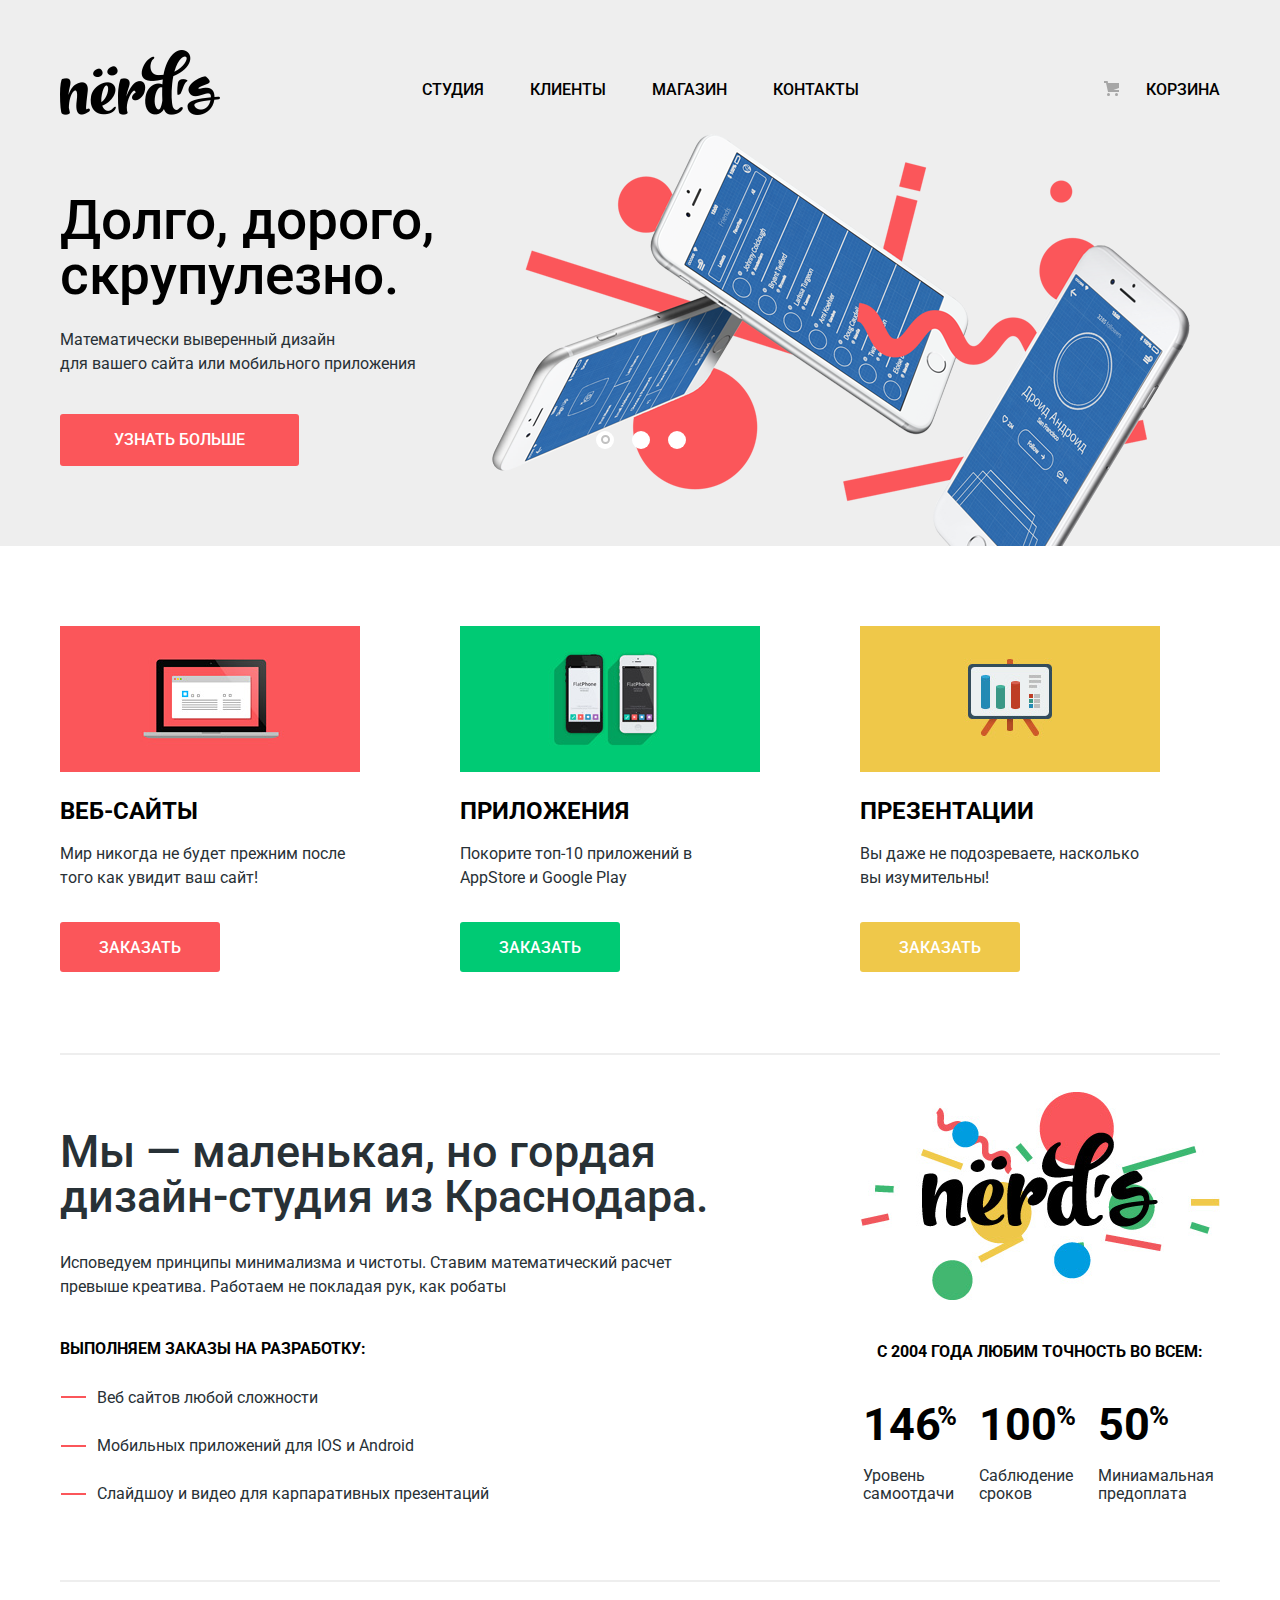
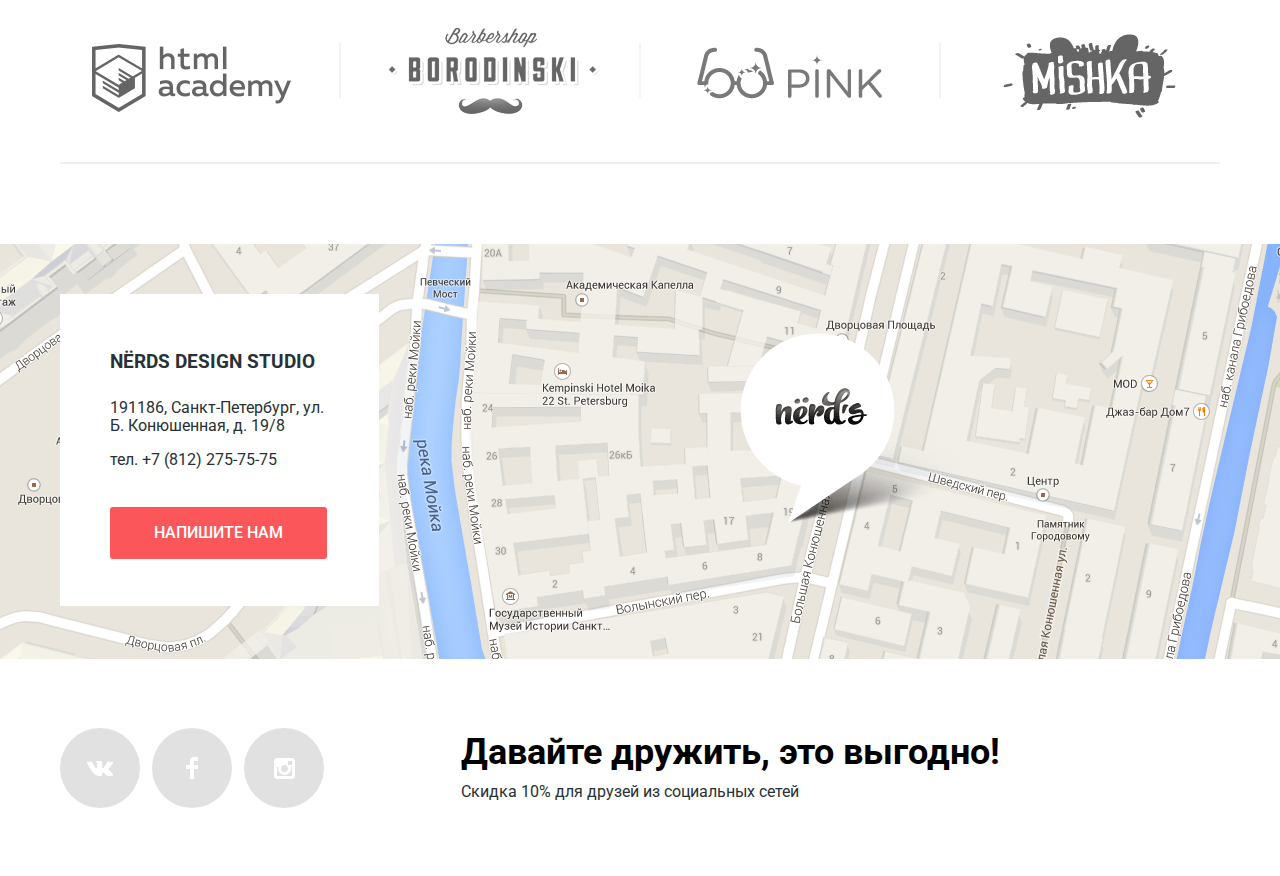
==== index.html @ ad7c1195 "нервы" ====
<!DOCTYPE html>
<html lang="ru">
  <head>
    <meta charset="utf-8">
    <title>Главная страница нердс</title>
      <link href="https://fonts.googleapis.com/css?family=Roboto:400,500,700" rel="stylesheet">
      <link href="css/normalize.css" rel="stylesheet">
      <link href="css/style.css" rel="stylesheet">
  </head>
  <body>

    <header class="main-header">
      <div class="container">
      <nav class="main-navigation">
        <a class="main-header-logo">
          <img src="img/nerds-logo.png" width="160" height="65" alt="logo">
        </a>
        <ul class="navigation">
          <li><a href="studio.html">студия</a></li>
          <li><a href="clients.html">клиенты</a></li>
          <li><a href="catalog.html">магазин</a></li>
          <li><a href="contacts.html">контакты</a></li>
        </ul>
        <ul class="user-navigation">
          <li><a href="#" class="basket-link">корзина</a></li>
        </ul>
      </nav>
      <div class="slider">
        <div class="slider-controls">
          <i class="active"></i>
          <i></i>
          <i></i>
          </div>
          <div class="slider-inner">
            <div class="slider-slides">
              <div class="slide slider-slide-1">
                <h2>Долго, дорого, скрупулезно.</h2>
                <p>Математически выверенный дизайн<br> для вашего сайта или мобильного приложения</p>
                <a href="#" class="find-out-more">узнать больше</a>
              </div>
              <div class="slide slider-slide-2 visually-hidden">
                <h2>Любим математику как никто другой</h2>
                <p>Никакого креатива, только математические формулы для расчета идеальных пропорций</p>
                <a href="#" class="find-out-more">узнать больше</a>
              </div>
              <div class="slide slider-slide-3 visually-hidden">
                <h2>Только ночь,<br> только хардкор</h2>
                <p>Работать днем, как все? Мы против этого. Ближе к полуночи работа только начинается.</p>
                <a href="#" class="find-out-more">узнать больше</a>
              </div>
            </div>
          </div>
      </div>
      </div>
    </header>

    <main class="main-content">
      <div class="container">
        <section class="main-menu-catalog">
          <h2 class="visually-hidden">Основные услуги</h2>
          <ul class="menu-list">
            <li class="main-menu-item">
              <img src="img/illustration-1.jpg" width="300" height="146" alt="illustration">
              <h3>веб-сайты</h3>
              <p>Мир никогда не будет прежним после того как увидит ваш сайт!</p>
              <a class="button main-menu-order-1" href="#">ЗАКАЗАТЬ</a>
            </li>
            <li class="main-menu-item">
              <img src="img/illustration-2.jpg" width="300" height="146" alt="illustration">
              <h3>приложения</h3>
              <p>Покорите топ-10 приложений в AppStore и Google Play</p>
              <a class="button main-menu-order-2" href="#">ЗАКАЗАТЬ</a>
            </li>
            <li class="main-menu-item">
              <img src="img/illustration-3.jpg" width="300" height="146" alt="illustration">
              <h3>презентации</h3>
              <p>Вы даже не подозреваете, насколько вы изумительны!</p>
              <a class="button main-menu-order-3" href="#">ЗАКАЗАТЬ</a>
            </li>
          </ul>
        </section>
        <section class="about-us">
        <div class="left-column">
          <h2>Мы &mdash; маленькая, но гордая дизайн-студия из Краснодара.</h2>
          <p>Исповедуем принципы минимализма и чистоты. Ставим математический расчет превыше креатива. Работаем не покладая рук, как робаты </p>
          <h2>Выполняем заказы на разработку:</h2>
          <ul class="list-items">
            <li>Веб сайтов любой сложности</li>
            <li>Мобильных приложений для IOS и Android</li>
            <li>Слайдшоу и видео для карпаративных презентаций</li>
          </ul>
        </div>
        <div class="right-column">
          <div class="company-logo"><img src="img/nerds-illustration.jpg" width="360" height="208" alt="logo"></div>
          <h3>с 2004 года любим точность во всем:</h3>
          <table>
            <tr>
              <th>146<sup><small>%<small></sup></th>
              <th>100<sup><small>%<small></sup></th>
              <th>50<sup class="last-child"><small>%<small></sup></th>
            </tr>
            <tr>
              <td>Уровень самоотдачи</td>
              <td>Саблюдение сроков</td>
              <td>Миниамальная предоплата</td>
            </tr>
          </table>
        </div>
        </section>
        <section class="projects">
          <h2 class="visually-hidden">Наши проекты</h2>
          <a class="logo html" href="https://htmlacademy.ru/intensive/htmlcss">
            <img src="img/logo-1.png" width="260" height="180" alt="html">
          </a>
          <a href="#" class="logo barbershop">
            <img src="img/logo-2.png" width="260" height="180" alt="barbershop">
          </a>
          <a href="#" class="logo pink">
            <img src="img/logo-3.png" width="260" height="180" alt="pink">
          </a>
          <a href="#" class="logo mishka">
            <img src="img/logo-4.png" width="260" height="180" alt="mishka">
          </a>
        </section>
      </div>
      <div class="modal modal-map">
        <div class="container">
          <div class="writetous">
            <h3>NЁRDS DESIGN STUDIO</h3>
            <p>191186, Санкт-Петербург, ул. Б. Конюшенная, д. 19/8</p>
            <p>тел. +7 (812) 275-75-75</p>
            <a href="#" class="write-us-button">напишите нам</a>
          </div>
        </div>
      </div>
    </main>


    <footer class="main-footer">
      <div class="container">
        <ul class="footer-social">
          <li><a class="social social-vk" href="#"><svg xmlns="http://www.w3.org/2000/svg" width="26" height="15" viewBox="0 0 26 15"><path fill="#FFF" d="M16.138 11.51c.956-.309 2.18 2.04 3.483 2.939.978.681 1.727.534 1.727.534l3.473-.05s1.815-.112.957-1.554c-.071-.12-.503-1.069-2.585-3.022-2.177-2.043-1.882-1.712.739-5.244 1.597-2.153 2.236-3.468 2.036-4.028-.192-.539-1.365-.399-1.365-.399L20.69.713c-.381.001-.704.119-.851.515-.003.004-.621 1.666-1.445 3.079-1.741 2.989-2.436 3.148-2.724 2.961-.661-.433-.494-1.737-.494-2.664 0-2.897.432-4.105-.846-4.417-.427-.104-.739-.172-1.828-.182-1.392-.021-2.574 0-3.244.329-.445.223-.786.712-.579.74.26.035.843.16 1.155.586.401.552.389 1.789.389 1.789s.229 3.411-.54 3.834c-.528.29-1.25-.302-2.803-3.016-.793-1.388-1.392-2.922-1.392-2.922s-.116-.285-.326-.441c-.25-.185-.6-.244-.6-.244L.848.684S.29.7.085.946c-.182.218-.015.668-.015.668s2.909 6.881 6.203 10.347c3.02 3.182 6.452 2.971 6.452 2.971h1.555s.469-.054.709-.312c.224-.24.214-.691.214-.691s-.031-2.109.935-2.419z"/></svg>
            <span class="visually-hidden">Вконтакте</span></a></li>
          <li><a class="social social-fb" href="#"><svg xmlns="http://www.w3.org/2000/svg" width="12" height="22" viewBox="0 0 12 22"><path d="M12 4V0H8a4 4 0 0 0-4 4v4H0v4h4v10h4V12h4V8H8V4h4z"/></svg></a><span class="visually-hidden">Фэйсбук</span></li>
          <li><a class="social social-inst" href="#"><svg xmlns="http://www.w3.org/2000/svg" width="21" height="21" viewBox="0 0 21 21"><path d="M18 0H3C1.35 0 0 1.35 0 3v15c0 1.65 1.35 3 3 3h15c1.65 0 3-1.35 3-3V3c0-1.65-1.35-3-3-3zm-7.5 7c1.93 0 3.5 1.57 3.5 3.5S12.43 14 10.5 14 7 12.43 7 10.5 8.57 7 10.5 7zM18 18H3V9h1.181A6.504 6.504 0 0 0 4 10.5a6.5 6.5 0 1 0 13 0 6.45 6.45 0 0 0-.181-1.5H18v9zm0-11h-4V3h4v4z"/></svg></a><span class="visually-hidden">Инстограм</span></li>
        </ul>
        <div class="sale">
          <b>Давайте дружить, это выгодно!</b>
          <p>Скидка 10% для друзей из социальных сетей</p>
        </div>
      </div>
    </footer>

    <div class="main-pop-up">
      <h3>Напишите нам</h3>
      <button aria-label="close-pop-up" type="button" class="modal-close"></button>
      <form class="pop-up write-us" action=" https://echo.htmlacademy.ru" method="post">
        <div class="flex-form">
          <div class="form-item">
            <label for="name-field">Ваше имя:</label>
            <input type="text" id="name-field" name="name-field" placeholder="Представьтесь, пожалуйста" required>
          </div>
          <div class="form-item">
            <label for="e-mail-field">Ваш e-mail:</label>
            <input type="text" id="e-mail-field" name="e-mail-field" placeholder="для отправки ответа">
          </div>
          <div class="form-item">
            <label for="letter-field">Текст письма:</label>
            <textarea name="letter" id="letter-field"  rows="0" cols="0" placeholder="В свободной форме"></textarea>
          </div>
        </div>
          <input type="submit" value="отправить" class="button">
      </form>
    </div>
  </body>
</html>
---- css/style.css ----
html{
  box-sizing: border-box;
}

*,*::before,*::after{
  box-sizing: inherit;

}

body{
  margin: 0;
  padding: 0;
  font-family: 'Roboto', arial,  sans-serif;
  font-weight: 400;
  font-size: 16px;
  line-height: 24px;
  color: #283136;
}

img{
  max-width: 100%;
  height: auto;
  box-sizing: content-box;
}

a{
  text-decoration: none;
}

.main-header{
  background-color: #eeeeee;
}

.main-navigation a{
  font-weight: 500;
  font-size: 16px;
  line-height: 30px;
  color: #000000;
  text-transform: uppercase;
}

li{
  list-style-type: none;
  }

.slider{
  position: relative;
}

.slider-controls i{
  display: inline-block;
  width: 18px;
  height: 18px;
  background-color: #ffffff;
  border-radius: 50%;
  margin-right: 14px;
  cursor: pointer;
}

.slider-controls{
  position: absolute;
  bottom: 90px;
  left: 536px;
}
.slider-controls .active::before{
content: "";
position: absolute;
left: 11px;
bottom: 18px;
z-index: 2;
width: 9px;
height: 9px;
margin: -6px;
background-color: #ffffff;
border: 2px solid #c1c1c1;
border-radius: 50%;
}

.slider-slide-1 h2,
.slider-slide-2 h2,
.slider-slide-3 h2{
  font-weight: 500;
  font-size: 55px;
  line-height: 55px;
  color: #000000;
  max-width: 600px;
}

.slider-slide-1{
  display: block;
  min-height: 431px;
  margin: 0;
}

.slider-slide-1{
  background-image: url("../img/nerds-index-slide1.png");
  background-repeat: no-repeat;
  background-position: 398px 11px;
  -webkit-background-size: 700px 431px;
  background-size: 760px 431px;
  padding: 88px 0 80px 0;
  margin-bottom: 80px;
  background-color: #eeeeee;
}

.slider-slide-2{
  background-image: url("../img/nerds-index-slide2.png");
  background-repeat: no-repeat;
  background-position: right;
  -webkit-background-size: 760px 431px;
  background-size: 760px 431px;
  padding: 78px 0 80px 0;
  background-color: #eeeeee;
}

.slider-slide-3{
  background-image: url("../img/nerds-index-slide3.png");
  background-repeat: no-repeat;
  background-position: right;
  -webkit-background-size: 760px 431px;
  background-size: 760px 431px;
  padding: 78px 0 80px 0;
  background-color: #eeeeee;
}

.slide h2{
  margin: 0;
  margin-bottom: 25px;
}

.slide p{
  max-width: 400px;
  margin: 0;
  margin-bottom: 38px;
}

.find-out-more{
  display: inline-block;
  padding: 17px 54px;
  font-size: 16px;
  line-height: 18px;
  text-transform: uppercase;
  text-align: center;
  text-decoration: none;
  background-color: #fb565a;
  color: #ffffff;
  border-radius: 3px;
  border: none;
  font-weight: 500;
}

.main-menu-item h3{
  font-weight: bold;
  font-size: 24px;
  line-height: 30px;
  color: #000000;
  text-transform: uppercase;
  margin: 0;
  padding: 0;
  margin-bottom: 14px;
}

.main-menu-item a{
  color: #ffffff;
  text-align: center;
  vertical-align: middle;
}

.main-menu-item img{
  margin-bottom: 17px;
}

.main-menu-item p{
  margin-bottom: 32px;
}

.main-menu-order-1{
  background-color:  #fb565a;
  vertical-align: middle;
}

.button{
  display: block;
  border-radius: 3px;
  padding: 16px 39px;
}

.main-menu-order-2{
  background-color:#00ca74;
  text-align: center;
}

.main-menu-order-3{
  background-color: #efc84a;
  text-align: center;
}

.about-us > h2{
  font-weight: 500;
  font-size: 45px;
  line-height: 45px;
  color: #000000;
  padding-bottom: 17px;
  margin: 0;
}

.left-column h2:not(:first-child){
  text-transform: uppercase;
  font-size: 16px;
  line-height: 24px;
  color: #000000;
}

.right-column h3{
  font-size: 16px;
  line-height: 24px;
  font-weight: bold;
  text-transform: uppercase;
  color: #000000;
  margin: 0;
  margin-bottom: 33px;
  padding-left: 17px;

}


th{
  font-weight: bold;
  font-size: 45px;
  line-height: 50px;
  color: #000000;
  padding-bottom: 14px;
}

td{
  font-size: 16px;
  line-height: 18px;
  padding-right: 22px;
}

.write-us h3{
  font-weight: bold;
  text-transform: uppercase;
  color: #000000;
  font-size: 18px;
  line-height: 30px;
}

.write-us p{
  font-size: 16px;
  line-height: 18px;
  }

.write-us-button{
  display: inline-block;
  border-radius: 3px;
  background-color:#fb565a;
  color: #ffffff;
  font-size: 16px;
  line-height: 18px;
  text-transform: uppercase;
  padding: 17px 44px;
}

.write-us-button:link{
  background-color: #fb565a;
  color: #ffffff;
  margin-top: 22px;
  font-weight: 500;
}

.write-us-button:hover{
  background-color: #e74246;
  color: #ffffff;
}

.write-us-button:active{
  background-color: #d7373b;
  color: #ffffff;
  box-shadow: inset 0 3px 0 rgba(0, 1, 1, 0.1);
}

.main-pop-up h3{
  color: #000000;
  font-size: 45px;
  line-height: 45px;
  margin: 0;
  padding: 0;
  margin-bottom: 40px;
}


textarea{
  color: #d7dcde;
  border: 2px solid #d7dcde;
}

 .pop-up input[type="text"]{
  color: #b1b1b1;
  border: 2px solid #d7dcde;
  margin-top: 12px;
  margin-bottom: 36px;
  border-radius: 3px;
 }

 .pop-up input[type="submit"]{
  background-color: #fb565a;
  color: #ffffff;
  font-size: 16px;
  line-height: 18px;
  text-align: center;
  border: none;
  margin-top: 47px;
  font-weight: 500;
  text-transform: uppercase;
 }

.pop-up .button:link{
  background-color: #fb565a;
  color: #ffffff;
 }

.pop-up .button:hover{
  background-color: #e74246;
  color: #ffffff;
  }

.pop-up .button:active{
  background-color: #d7373b;
  color: #ffffff;
  box-shadow: inset 0 3px 0 rgba(0, 1, 1, 0.1);
}

.social > svg{
  fill: #ffffff;
}

.sale{
  flex-grow: 3;
}

.sale b{
  font-weight: bold;
  font-size: 36px;
  line-height: 36px;
  color: #000000;
}

.sale p{
  font-size: 16px;
  line-height: 22px;
}

.pagination-next{
  font-size: 16px;
  line-height: 18px;
  font-weight: 500;
  text-transform: uppercase;
}

.main-header-logo:link{
  opacity: 1;
}

 .main-header-logo:hover{
  opacity: 0.6;
}

.main-header-logo:active{
  opacity: 0.3;
}

.navigation a:hover{
  color: #fb565a;
}

.navigation a:active{
  color: #bdbdbd;
}

.navigation li:not(:last-child){
  margin-right: 46px;
}

.site-navigation-current{
  border-bottom: 2px solid #fb565a;
  padding-bottom: 2px;
}


.basket-link:hover{
  color: #fb565a;
}

.basket-link:active{
  color: #bdbdbd;
}

.find-out-more:link{
  background-color: #fb565a;
  color: #ffffff;
}

.find-out-more:hover{
  background-color: #e74246;
  color: #ffffff;
}

.find-out-more:active{
  background-color: #d7373b;
  color: #e48789;
  box-shadow: inset 0 3px 0 rgba(0, 1, 1, 0.1);
}

.main-menu-item .button{
  padding: 14px 39px;
  width: 160px;
  height: 50px;
  font-weight: 500;
}

.main-menu-order-1:link{
  background-color:#fb565a;
  color:#ffffff;
}

.main-menu-order-1:hover{
  background-color: #e74246;
  color: #ffffff;
}

.main-menu-order-1:active{
  background-color: #d7373b;
  color: #e48789;
  box-shadow: inset 0 3px 0 rgba(0, 1, 1, 0.1);
}

.main-menu-order-2:link{
  background-color: #00ca74;
  color: #ffffff;
}

.main-menu-order-2:hover{
  background-color: #00bc6c;
  color: #ffffff;
}

.main-menu-order-2:active{
  background-color: #00aa62;
  color: #74c69c;
  box-shadow: inset 0 3px 0 rgba(0, 1, 1, 0.1);
}

.main-menu-order-3:link{
  background-color: #efc84a;
  color: #ffffff;
}

.main-menu-order-3:hover{
  background-color: #eab534;
  color: #ffffff;
}

.main-menu-order-3:active{
  background-color: #e5a722;
  color: #edc47f;
  box-shadow: inset 0 3px 0 rgba(0, 1, 1, 0.1);
}

.logo:link,
.logo :link,
.logo:link,
.logo:link,
.logo:link,
.logo:link{
  opacity: 0.6;
}

.logo:hover,
.logo:hover,
.logo:hover,
.logo:hover{
  opacity: 1;
}

.logo:active,
.logo:active,
.logo:active,
.logo:active{
  opacity: 0.3;
}

.write-us textarea{
  width: 760px;
  height: 118px;
}

.write-us input:link{
  border-color: #d7dcde;
}

.write-us input:hover{
  border-color: #b4b9bb;
}

.write-us input:focus{
  border-color: #000000;
  color: #444444;
}

.write-us textarea:link{
  border-color: #d7dcde;
}

.write-us textarea:hover{
  border-color: #b4b9bb;
}

.write-us textarea:focus{
  border-color: #000000;
  color: #444444;
}

input[type="text"]:invalid::-webkit-input-placeholder{
  color:  #e74246;
  width: 360px;
  height: 50px;
}

input[type="text"]:invalid{
  border-color: #e74246;
}

.shop{
  font-size: 55px;
  line-height: 55px;
  color: #000000;
  text-align: center;
  padding-bottom: 108px;
  padding-top: 83px;
  margin: 0;
  margin-bottom: 61px
}

.filters > h2{
  font-size: 18px;
  line-height: 30px;
  text-transform: uppercase;
  font-weight: bold;
  color: #000000;
  margin: 0;
}

.filters legend{
  font-size: 18px;
  line-height: 30px;
  text-transform: uppercase;
  font-weight: bold;
  color: #000000;
}

.form label{
  font-size: 16px;
  line-height: 20px;
  color: #283136;
  display: inline-block;
  font-weight: 500;
}

.square input[type="submit"]{
  outline: none;
}

.square input[type="submit"]:link{
  background-color: #eeeeee;
  color: #000000;
}

.square input[type="submit"]:hover{
  background-color: #dfdfdf;
  color: #000000;
}

.square input[type="submit"]:active{
  background-color: #d5d5d5;
  color: #a9a9a9;
  box-shadow:  inset 0 3px 0 0 #bfbfbf;
}

.square input[type="submit"]{
  display: inline-block;
  padding: 17px 88px;
  margin-top: 50px;
  border: none;
  border-radius: 3px;
  font-weight: 500;
}

.filter{
  font-size: 18px;
  line-height: 18px;
  font-weight: bold;
  color: #000000;
}

.filter-type a{
  font-size: 14px;
  line-height: 18px;
  text-transform: uppercase;
}

.filter-type a{
  color: rgba(35, 31, 32, 0.3);
}

.filter-type a:hover{
  color: rgba(35, 31, 32, 0.6);
}

.filter-type a:active{
  color: rgba(35, 31, 32, 1);
}

.filter-type .current{
  color: rgba(35, 31, 32, 1);
}

.filter-type li{
  margin: 0;
  padding: 0;
}

.filter-type:nth-child(4){
  padding-right: 18px;
}

.catalog-pop-up{
  position: relative;
  width: 100%;
  height: 240px;
  text-align: center;
  background-color: #eeeeee;
  padding: 26px 50px 20px 50px;
}

.catalog-pop-up h2{
  font-size: 18px;
  line-height: 30px;
  text-transform: uppercase;
  font-weight: bold;
  color: #000000;
  padding-bottom: 13px;
  margin: 0;
}

.catalog-pop-up p{
  font-size: 16px;
  line-height: 18px;
  color: #666666;
  margin: 0;
  padding-bottom: 33px;
  margin-bottom: 13px;
}

.order-link{
  font-size: 16px;
  line-height: 18px;
  text-transform: uppercase;
  padding: 16px 62px;
  border-radius: 3px;
  font-weight: 500;
  margin-bottom: 3px;
}

.order-link:link{
  background-color: #fb565a;
  color: #ffffff;
}

.order-link:hover{
  background-color: #e74246;
  color: #ffffff;
}

.order-link:active{
  background-color: #d7373b;
  color: #ffffff;
  box-shadow: inset 0 3px 0 rgba(0, 1, 1, 0.1);
}

.catalog-pop-up .maket-link{
  color: #000000;
  font-weight: 500;
}

.circle label:link{
  color: #283136;
}

.circle label:hover{
  color: #000000;
}

.circle label:disabled{
  color: #ced0d0;
}

.square label:link{
  color: #283136;
}

.square label:hover{
  color: #000000;
}

.square label:disabled{
  color: #ced0d0;
}

a:link { ... }
a:visited { ... }
a:hover { ... }
a:active { ... }

                              /*     Строим сетки     */



.navigation{
  display: flex;
  margin: 0;
  padding: 0;
  width: 560px;
  padding-top: 75px;
}

.user-navigation{
  margin: 0;
  padding: 0;
  margin-left: auto;
  padding-top: 75px;
}

.basket-link{
  position: relative;
  padding-left: 42px;
}

.basket-link::before {
  content: "";
  position: absolute;
  top: 1px;
  left: 0;
  width: 15px;
  height: 15px;
  background-image: url("../img/cart-icon.svg");
  background-repeat: no-repeat;
}

.main-navigation{
  display: flex;
  flex-wrap: wrap;
}

.main-header-logo{
  width: 160px;
  height: 65px;
  padding-top: 50px;
  margin-right: 202px;
  z-index: 1;
}

.menu-list{
  margin: 0;
  padding: 0;
  margin-bottom: 77px;
}

.main-menu-item{
  width: 300px;
  min-height: 350px;
}

.menu-list{
  display:flex;
  justify-content: space-between;
  width: 1100px;
}

.projects{
  display: flex;
  justify-content: space-between;
  border-top: 2px solid #eeeeee;
  border-bottom: 2px solid #eeeeee;
  min-height: 180px;
  margin-bottom: 80px;
  position: relative;
}

.projects a{
  width: 260px;
  height: 180px;
}

.html::after{
  content: "";
  position: absolute;
  left: 0;
  width: 2px;
  height: 55px;
  left: 279px;
  top: 61px;
  background-color: #eeeeee;
}

.barbershop::after{
  content: "";
  position: absolute;
  left: 0;
  width: 2px;
  height: 55px;
  left: 579px;
  top: 61px;
  background-color: #eeeeee;
}

.mishka::after{
  content: "";
  position: absolute;
  left: 0;
  width: 2px;
  height: 55px;
  left: 879px;
  top: 61px;
  background-color: #eeeeee;
}

.modal-map{
  position: relative;
  background-image: url("../img/map-contacts.png");
  background-repeat: no-repeat;
  background-position: center top;
}

.modal-map img{
  position: absolute;
  z-index: 1;
  top: 0;
  display: block;
  margin: 0 auto;
  width: 1440px;
  height: 415px;
}

.main-footer p{
  padding: 0;
  margin: 0;
  padding-top: 10px;
}

.main-footer{
  width: auto;
  min-height: 217px;
}

.main-footer .container{
  display: flex;
  justify-content: center;
  align-items: center;
  padding-top: 69px;
}

.footer-social{
  position: relative;
  display: flex;
  justify-content: flex-start;
  margin: 0;
  padding: 0;
  flex-grow: 1;
  margin-right: 51px;
}

.social{
  position: relative;
  display: flex;
  width: 80px;
  height: 80px;
  background-color: #e1e1e1;
  border-radius: 50%;
}

.social > svg{
  fill: #ffffff;
  margin: auto;
}

.social:active > svg{
  opacity: 0.3;
}

.footer-social li{
  margin-right: 12px;
}

.social:hover{
  background-color: #e74246;
}

.social:active{
  background-color: #d7373b;
  box-shadow: inset 0 3px 0 rgba(0, 1, 1, 0.1);
}

.main-pop-up{
  display: none;
  position: fixed;
  transform: translate(-50%, -50%);
  top: 50%;
  left: 50%;
  width: 960px;
  padding: 72px 100px 84px 100px;
  box-shadow: 0  10px 40px 1px #000000;
  background-color: #ffffff;
  z-index: 3;
}

.filters{
  width: 260px;
}

.form{
  display: flex;
  flex-direction: column;}

.circle{
  display: flex;
  margin: 0;
  padding: 0;
  border: none;
}


.square{
  margin: 0;
  padding: 0;
  border: none;
}

.square{
  display: flex;
}

.square label{
  margin-bottom: 20px;
}

 {
  width: 760px;
  min-height: 1915px;
}

.gallery{
  padding: 0;
  display: flex;
  flex-wrap: wrap;
  justify-content: space-around;
}

.maket{
  width: 360px;
  margin: 0;
  padding: 0;
}


.filter-type{
  display: flex;
  justify-content: space-between;
  width: 360px;
  margin: 0;
  padding: 0;
  margin-left: auto;
  align-items: flex-end;
  align-items: center;
  position: relative;
}

.arrow-asc{
  position: absolute;
  background-image: url("../img/icon-up-dir.svg");
  background-repeat: no-repeat;
  top: 0;
  right: 0;
  width: 12px;
  height: 12px;
}

.arrow-des{
  position: absolute;
  background-image: url("../img/icon-down-dir.svg");
  background-repeat: no-repeat;
  top: 0;
  right: 29px;
  width: 12px;
  height: 12px;
}

.pagination{
  display: flex;
}

.pagination a{
  color: #000000;
}

.pagination a{
  display: block;
  width: 50px;
  height: 50px;
  background-color: #eeeeee;
  text-align: center;
  vertical-align: middle;
  padding: 14px;
  margin-right: 11px;
  border-radius: 3px;
}

.pagination a:hover{
  background-color: #dfdfdf;
}

.pagination a:active{
  background-color: #d5d5d5;
  box-shadow: inset 0 3px 0 rgba(0, 1, 1, 0.1);
  color: rgba(0, 1, 1, 0.3)
}

.pagination-item-current a{
  background-color: #ffffff;
  box-shadow: inset 0 0 0 3px rgba(0, 1, 1, 0.1);
}

.pagination-next a{
  padding-top: 17px;
  min-width: 260px;
  padding-left: 15px;
}

.visually-hidden {
  position: absolute;
  width: 1px;
  height: 1px;
  margin: -1px;
  border: 0;
  padding: 0;
  clip: rect(0 0 0 0);
  overflow: hidden;
}

.list-items li{
  margin: 0;
  padding: 0;
  padding-bottom: 24px;
}

.list-items{
  position: relative;
  padding-left: 37px;
}

.list-items li::before{
  content: "";
  position: absolute;
  display: inline-block;
  width: 25px;
  height: 2px;
  border: 1px solid #fb565a;
  top: 10px;
  left: 1px;
}

.list-items li:nth-child(2)::before{
  content: "";
  position: absolute;
  display: inline-block;
  width: 25px;
  height: 2px;
  border: 1px solid #fb565a;
  top: 59px;
  left: 1px;
}

.list-items li:nth-child(3)::before{
  content: "";
  position: absolute;
  display: inline-block;
  width: 25px;
  height: 2px;
  border: 1px solid #fb565a;
  top: 107px;
  left: 1px;
}

.container{
  width: 1200px;
  margin: 0 auto;
  padding: 0 20px;
}

.about-us{
  display: flex;
  justify-content: space-between;
  border-top: 2px solid #eeeeee;
  padding-top: 36px;
}

.about-us h2:first-child{
  font-size: 45px;
  line-height: 45px;
  font-weight: 500;
  margin-bottom: 32px;
}


.main-catalog-content .container{
  display: flex;
  justify-content: space-between;
}

.block-maket{
  width: 760px;
  display: -webkit-flex;
  display: -ms-flex;
  display: flex;
  flex-wrap: wrap;
  justify-content: space-between;
}

.sorting{
  display: -webkit-flex;
  display: -ms-flex;
  display: flex;
  flex-wrap: wrap;
  justify-content: space-between;
  width: 100%;
  margin-bottom: 48px;
}

.sorting > span{
  font-size: 18px;
  line-height: 18px;
  font-weight: bold;
  margin: 0;
  text-transform: uppercase;
}

.filter-item{
  margin: 0;
  padding: 0;
  border: none;
}

.range-filter{
  width: 260px;
  margin-top: 49px;
}

.filter-item legend{
  font-family: 'Roboto', arial,  sans-serif;
  font-size: 18px;
  line-height: 18px;
  text-transform: uppercase;
  font-weight: 700;
  letter-spacing: 1px;
}

.range-controls{
  position: relative;
  height: 80px;
  margin-bottom: 20px;
  background-color: #f1f1f1;
  border-radius: 5px;
  padding-top: 45px;
  padding-right: 20px;
  padding-left: 20px;
}

.range-controls .scale {
  height: 2px;
  background: #d7dcde;
}

.range-controls .bar {
  width: 70%;
  height: 2px;
  background: #00ca74;
}

.range-controls .toggle{
  position: absolute;
  top: 31px;
  left: 0;
  width: 4px;
  height: 4px;
  background-color: #ababab;
  padding: 0;
  border: 8px solid #ffffff;
  border-radius: 50%;
  box-shadow: 0 2px 1px 0 #cfcfcf;
  cursor: pointer;
}

.range-controls .toggle-min {
  left: 50px;
}

.range-controls .toggle-max {
  left: 110px;
}

.range-controls .toggle-min {
  left: 18px;
  top: 36px;
  width: 20px;
  height: 20px;
}

.range-controls .toggle-max {
  left: 160px;
  top: 35px;
  width: 20px;
  height: 20px;
}

.price-controls label {
  display: inline-block;
  width: 50%;
  font-size: 16px;
  text-transform: uppercase;
}

.price-controls {
  font-size: 0;
}

.price-controls input {
  outline: none;
  width: 70px;
  padding: 8px 10px;
  margin-left: 12px;
  font-family: "Roboto", Arial, sans-serif;
  font-size: 16px;
  text-align: center;
  color: #283136;
  border: none;
  border-radius: 5px;
  background: #f1f1f1;
}

.max-price {
  text-align: right;
}

.about-us p {
  margin-bottom: 38px;
}

.about-us{
  padding-top: 37px;
  margin-bottom: 34px;
}

.left-column{
  width: 670px;
}

.right-column{
  width: 360px;
}

.left-column h2 {
  margin-bottom: 25px;
}

.company-logo img{
  margin-bottom: 33px;
}

.form .filter-item{
  margin-bottom: 55px;
}

.circle label:not(:last-child){
  margin-bottom: 20px;
}

.circle legend {
  margin-bottom: 13px;
}

.square{
  margin-top: 46px;
}

.square legend{
  margin-bottom: 15px;
}

.pagination{
  margin-top: 26px;
  margin-bottom: 60px;
  padding-left: 0;
}

.pop-up-button{
  display: block;
  width: 260px;
  height: 50px;
  border-radius: 3px;
  padding: 16px 85px;
}

input[type="radio"],
input[type="checkbox"]{
  display: none;
}

.circle label{
  padding-left: 36px;
  position: relative;
}

input[type="radio"] + label::before{
  content: "";
  position: absolute;
  top: 0;
  left: 0;
  height: 25px;
  width: 25px;
  margin: 0 5px 0 0;
  background-image: url("../img/radio-off.svg");
  opacity: 0.4;
  cursor: pointer;
}

input[type="radio"]:disabled + label::before{
  content: "";
  position: absolute;
  top: 0;
  left: 0;
  height: 25px;
  width: 25px;
  margin: 0 5px 0 0;
  background-image: url("../img/radio-off.svg");
  opacity: 0.1;
  cursor: pointer;
}

input[type="radio"] + label::after{
  content: "";
  position: absolute;
  display: none;
  top: 0;
  left: 0;
  height: 25px;
  width: 25px;
  margin: 0 5px 0 0;
  background-image: url("../img/radio-on.svg");
  opacity: 1;
  cursor: pointer;
}

input[type="radio"]:checked + label::after{
  display: block;
}

input[type="radio"]:checked + label::before{
  display: none;
}

.circle label:hover::before{
  opacity: 1;
}

.square label{
  padding-left: 35px;
  position: relative;
}

input[type="checkbox"] + label::before{
  content: "";
  position: absolute;
  top: 0;
  left: 0;
  display: inline-block;
  height: 25px;
  width: 25px;
  margin: 0 5px 0 0;
  background-image: url("../img/checkbox-off.svg");
  background-repeat: no-repeat;
  opacity: 0.2;
  cursor: pointer;
}

input[type="checkbox"] + label::after{
  content: "";
  position: absolute;
  top: 0;
  left: 0;
  display: none;
  height: 25px;
  width: 25px;
  margin: 0 5px 0 0;
  background-image: url("../img/checkbox-on.svg");
  background-repeat: no-repeat;
  opacity: 1;
  cursor: pointer;
}

.square label:hover::before{
  opacity: 1;
}

input[type="checkbox"]:checked + label::after{
  display: block;
}

input[type="checkbox"]:checked + label::before{
  display: none;
}

input[type="checkbox"]:disabled + label::before{
  content: "";
  position: absolute;
  top: 0;
  left: 0;
  display: inline-block;
  height: 25px;
  width: 25px;
  margin: 0 5px 0 0;
  background-image: url("../img/checkbox-off.svg");
  background-repeat: no-repeat;
  opacity: 0.1;
  cursor: pointer;
}

.maket{
  position: relative;
  margin-bottom: 29px;
}

.maket img{
  box-sizing: border-box;
  margin-top: 40px;
  border: 1px solid #e5e5e5;
  border-top: none;
}

.block-maket{
  position: relative;
}


.arrow-asc{
  opacity: 0.3;
}

.arrow-des:hover,
.arrow-asc:hover{
  opacity: 0.6;
}

.arrow-des:active,
.arrow-asc:active{
  opacity: 1;
}

.block-maket{
  position: relative;
}

.modal-close{
  width: 23px;
  height: 23px;
  border: none;
  font-size: none;
  position: absolute;
  top: 84px;
  left: 850px;
  background-image: url("../img/close-cross.svg");
  background-repeat: no-repeat;
  position: 50% 50%;
  border: none;
  background-color: white;
  outline: none;
  opacity: 0.3;
}

.modal-close:hover{
  opacity: 1;
}

.modal-close:active{
  opacity: 0.1;
}

.flex-form{
  width: 761px;
  height: 255px;
  display: flex;
  flex-wrap: wrap;
  justify-content: space-between;
  width: 761px;
  height: 255px;
}

.form-item{
  display: block;
  width: 360px;
  padding: 0;
  margin: 0;
}

.pop-up input{
  outline: none;
}

.catalog-pop-up{
  display: none;
}

.maket:hover .catalog-pop-up{
  display: block;
  position: absolute;
  bottom: 0;

}

input[type="text"]{
  padding: 10px;
  width: 80px;
}

.block-maket{
  position: relative;
}

.maket::before{
  content: url("../img/browser.svg");
  position: absolute;
  width: 360px;
  height: 40px;
  opacity: 0.12;
}

.maket:hover::before{
  content: url("../img/browser.svg");
  width: 360px;
  height: 40px;
  position: absolute;
  opacity: 1;
}

.maket:hover{
  border-radius: 4px 4px 0 0;
  box-shadow: 0 6px 15px rgba(0, 1, 1, 0.25);
}

.modal-map .container{
  position: relative;
  min-height: 415px;
}

.writetous{
  width: 319px;
  background-color: #fff;
  left: 20px;
  top: 50px;
  position: absolute;
  padding: 56px 50px 47px 50px;
  z-index: 2;
}

.writetous h3{
  margin: 0;
  margin-bottom: 25px;
}

.writetous p{
  margin: 0;
  margin-bottom: 16px;
  font-size: 16px;
  line-height: 18px;
}

.form-item input{
  width: 360px;
  height: 50px;
}

.form-item textarea{
  padding: 10px;
  outline: none;
  margin-top: 12px;
  border-radius: 3px;
}

th {
  position: relative;
  padding-right: 24px;
  text-align: start;
}

sup{
  position: absolute;
  width: 22px;
  height: 22px;
  top: 15px;
  right: 17px;
}

.last-child{
  position: absolute;
  width: 22px;
  height: 22px;
  top: 15px;
  right: 65px;
}
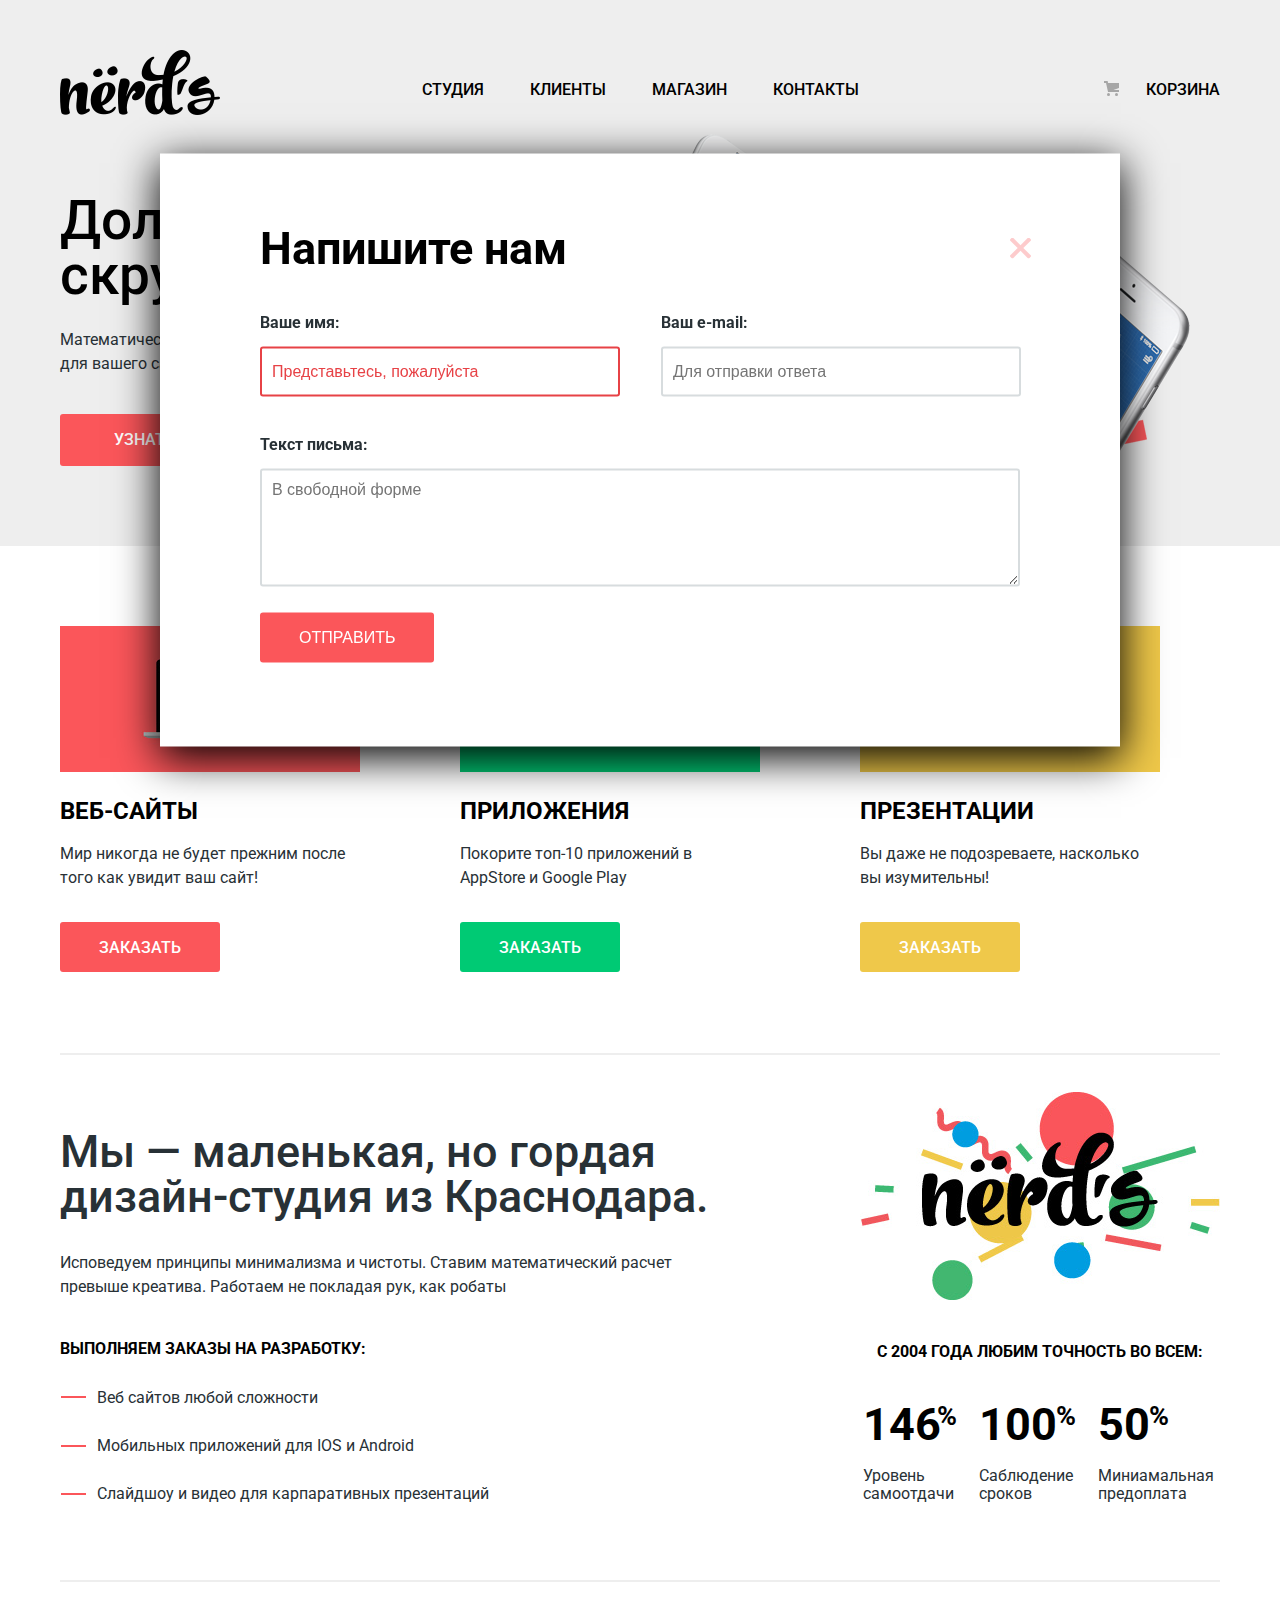
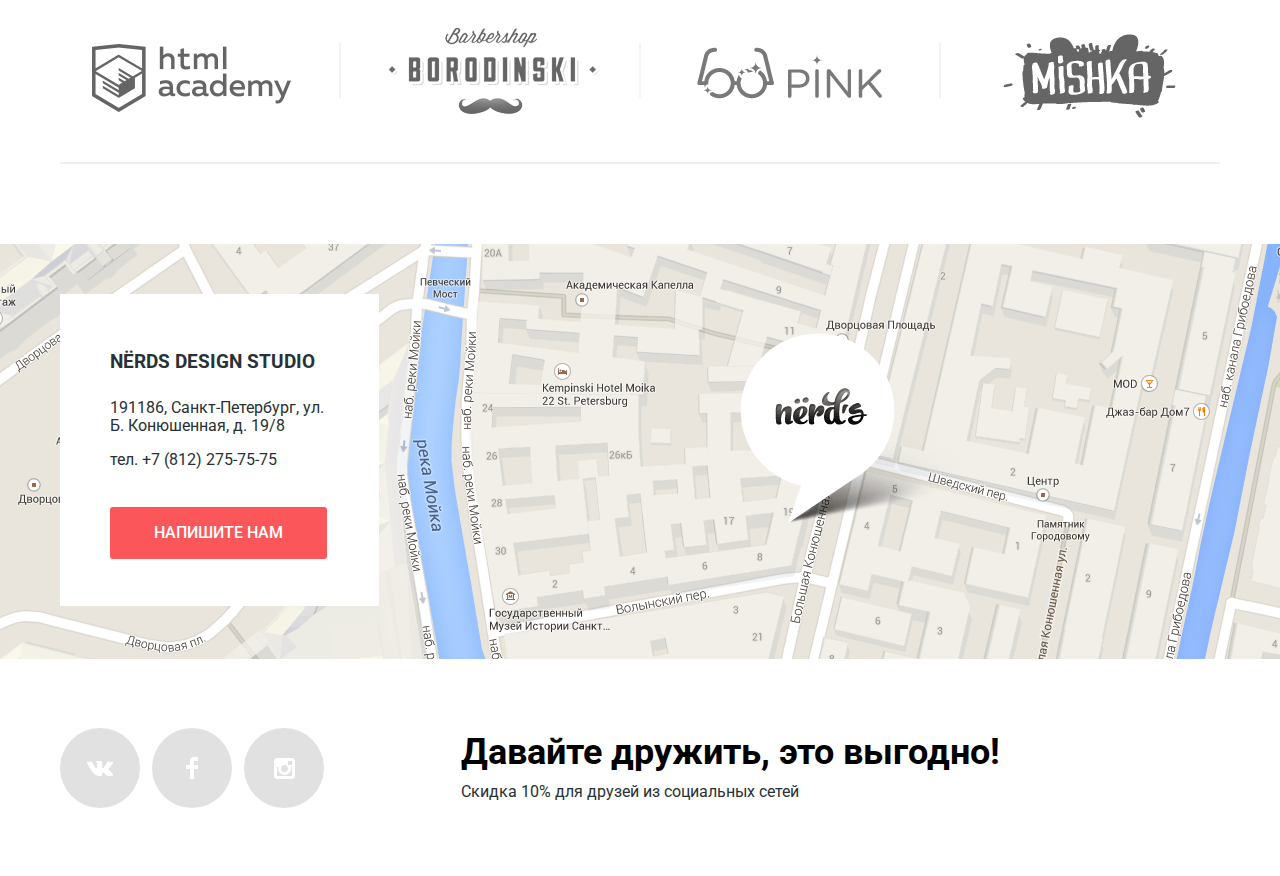
==== commit 58ba0d3e: "автопрефикс" ====
--- a/index.html
+++ b/index.html
@@ -162,7 +162,7 @@
           </div>
           <div class="form-item">
             <label for="e-mail-field">Ваш e-mail:</label>
-            <input type="text" id="e-mail-field" name="e-mail-field" placeholder="для отправки ответа">
+            <input type="text" id="e-mail-field" name="e-mail-field" placeholder="Для отправки ответа">
           </div>
           <div class="form-item">
             <label for="letter-field">Текст письма:</label>
--- a/css/style.css
+++ b/css/style.css
@@ -1,9 +1,11 @@
 html{
-  box-sizing: border-box;
+  -webkit-box-sizing: border-box;
+          box-sizing: border-box;
 }
 
 *,*::before,*::after{
-  box-sizing: inherit;
+  -webkit-box-sizing: inherit;
+          box-sizing: inherit;
 
 }
 
@@ -20,7 +22,8 @@
 img{
   max-width: 100%;
   height: auto;
-  box-sizing: content-box;
+  -webkit-box-sizing: content-box;
+          box-sizing: content-box;
 }
 
 a{
@@ -57,6 +60,10 @@
   cursor: pointer;
 }
 
+i{
+  position: relative;
+}
+
 .slider-controls{
   position: absolute;
   bottom: 90px;
@@ -65,12 +72,12 @@
 .slider-controls .active::before{
 content: "";
 position: absolute;
-left: 11px;
-bottom: 18px;
+transform: translate(-50%, -50%);
+left: 50%;
+top: 50%;
 z-index: 2;
 width: 9px;
 height: 9px;
-margin: -6px;
 background-color: #ffffff;
 border: 2px solid #c1c1c1;
 border-radius: 50%;
@@ -96,7 +103,6 @@
   background-image: url("../img/nerds-index-slide1.png");
   background-repeat: no-repeat;
   background-position: 398px 11px;
-  -webkit-background-size: 700px 431px;
   background-size: 760px 431px;
   padding: 88px 0 80px 0;
   margin-bottom: 80px;
@@ -107,7 +113,6 @@
   background-image: url("../img/nerds-index-slide2.png");
   background-repeat: no-repeat;
   background-position: right;
-  -webkit-background-size: 760px 431px;
   background-size: 760px 431px;
   padding: 78px 0 80px 0;
   background-color: #eeeeee;
@@ -117,7 +122,6 @@
   background-image: url("../img/nerds-index-slide3.png");
   background-repeat: no-repeat;
   background-position: right;
-  -webkit-background-size: 760px 431px;
   background-size: 760px 431px;
   padding: 78px 0 80px 0;
   background-color: #eeeeee;
@@ -277,7 +281,12 @@
 .write-us-button:active{
   background-color: #d7373b;
   color: #ffffff;
-  box-shadow: inset 0 3px 0 rgba(0, 1, 1, 0.1);
+  -webkit-box-shadow: inset 0 3px 0 rgba(0, 1, 1, 0.1);
+          box-shadow: inset 0 3px 0 rgba(0, 1, 1, 0.1);
+}
+
+.main-pop-up label{
+  font-weight: 700;
 }
 
 .main-pop-up h3{
@@ -328,7 +337,8 @@
 .pop-up .button:active{
   background-color: #d7373b;
   color: #ffffff;
-  box-shadow: inset 0 3px 0 rgba(0, 1, 1, 0.1);
+  -webkit-box-shadow: inset 0 3px 0 rgba(0, 1, 1, 0.1);
+          box-shadow: inset 0 3px 0 rgba(0, 1, 1, 0.1);
 }
 
 .social > svg{
@@ -336,7 +346,9 @@
 }
 
 .sale{
-  flex-grow: 3;
+  -webkit-box-flex: 3;
+      -ms-flex-positive: 3;
+          flex-grow: 3;
 }
 
 .sale b{
@@ -409,7 +421,8 @@
 .find-out-more:active{
   background-color: #d7373b;
   color: #e48789;
-  box-shadow: inset 0 3px 0 rgba(0, 1, 1, 0.1);
+  -webkit-box-shadow: inset 0 3px 0 rgba(0, 1, 1, 0.1);
+          box-shadow: inset 0 3px 0 rgba(0, 1, 1, 0.1);
 }
 
 .main-menu-item .button{
@@ -432,7 +445,8 @@
 .main-menu-order-1:active{
   background-color: #d7373b;
   color: #e48789;
-  box-shadow: inset 0 3px 0 rgba(0, 1, 1, 0.1);
+  -webkit-box-shadow: inset 0 3px 0 rgba(0, 1, 1, 0.1);
+          box-shadow: inset 0 3px 0 rgba(0, 1, 1, 0.1);
 }
 
 .main-menu-order-2:link{
@@ -448,7 +462,8 @@
 .main-menu-order-2:active{
   background-color: #00aa62;
   color: #74c69c;
-  box-shadow: inset 0 3px 0 rgba(0, 1, 1, 0.1);
+  -webkit-box-shadow: inset 0 3px 0 rgba(0, 1, 1, 0.1);
+          box-shadow: inset 0 3px 0 rgba(0, 1, 1, 0.1);
 }
 
 .main-menu-order-3:link{
@@ -464,7 +479,8 @@
 .main-menu-order-3:active{
   background-color: #e5a722;
   color: #edc47f;
-  box-shadow: inset 0 3px 0 rgba(0, 1, 1, 0.1);
+  -webkit-box-shadow: inset 0 3px 0 rgba(0, 1, 1, 0.1);
+          box-shadow: inset 0 3px 0 rgba(0, 1, 1, 0.1);
 }
 
 .logo:link,
@@ -563,7 +579,7 @@
   font-size: 16px;
   line-height: 20px;
   color: #283136;
-  display: inline-block;
+  display: block;
   font-weight: 500;
 }
 
@@ -584,7 +600,8 @@
 .square input[type="submit"]:active{
   background-color: #d5d5d5;
   color: #a9a9a9;
-  box-shadow:  inset 0 3px 0 0 #bfbfbf;
+  -webkit-box-shadow:  inset 0 3px 0 0 #bfbfbf;
+          box-shadow:  inset 0 3px 0 0 #bfbfbf;
 }
 
 .square input[type="submit"]{
@@ -685,7 +702,8 @@
 .order-link:active{
   background-color: #d7373b;
   color: #ffffff;
-  box-shadow: inset 0 3px 0 rgba(0, 1, 1, 0.1);
+  -webkit-box-shadow: inset 0 3px 0 rgba(0, 1, 1, 0.1);
+          box-shadow: inset 0 3px 0 rgba(0, 1, 1, 0.1);
 }
 
 .catalog-pop-up .maket-link{
@@ -717,16 +735,9 @@
   color: #ced0d0;
 }
 
-a:link { ... }
-a:visited { ... }
-a:hover { ... }
-a:active { ... }
-
-                              /*     Строим сетки     */
-
-
-
 .navigation{
+  display: -webkit-box;
+  display: -ms-flexbox;
   display: flex;
   margin: 0;
   padding: 0;
@@ -758,8 +769,11 @@
 }
 
 .main-navigation{
+  display: -webkit-box;
+  display: -ms-flexbox;
   display: flex;
-  flex-wrap: wrap;
+  -ms-flex-wrap: wrap;
+      flex-wrap: wrap;
 }
 
 .main-header-logo{
@@ -782,14 +796,22 @@
 }
 
 .menu-list{
+  display:-webkit-box;
+  display:-ms-flexbox;
   display:flex;
-  justify-content: space-between;
+  -webkit-box-pack: justify;
+      -ms-flex-pack: justify;
+          justify-content: space-between;
   width: 1100px;
 }
 
 .projects{
+  display: -webkit-box;
+  display: -ms-flexbox;
   display: flex;
-  justify-content: space-between;
+  -webkit-box-pack: justify;
+      -ms-flex-pack: justify;
+          justify-content: space-between;
   border-top: 2px solid #eeeeee;
   border-bottom: 2px solid #eeeeee;
   min-height: 180px;
@@ -864,24 +886,38 @@
 }
 
 .main-footer .container{
+  display: -webkit-box;
+  display: -ms-flexbox;
   display: flex;
-  justify-content: center;
-  align-items: center;
+  -webkit-box-pack: center;
+      -ms-flex-pack: center;
+          justify-content: center;
+  -webkit-box-align: center;
+      -ms-flex-align: center;
+          align-items: center;
   padding-top: 69px;
 }
 
 .footer-social{
   position: relative;
+  display: -webkit-box;
+  display: -ms-flexbox;
   display: flex;
-  justify-content: flex-start;
-  margin: 0;
-  padding: 0;
-  flex-grow: 1;
+  -webkit-box-pack: start;
+      -ms-flex-pack: start;
+          justify-content: flex-start;
+  margin: 0;
+  padding: 0;
+  -webkit-box-flex: 1;
+      -ms-flex-positive: 1;
+          flex-grow: 1;
   margin-right: 51px;
 }
 
 .social{
   position: relative;
+  display: -webkit-box;
+  display: -ms-flexbox;
   display: flex;
   width: 80px;
   height: 80px;
@@ -908,18 +944,22 @@
 
 .social:active{
   background-color: #d7373b;
-  box-shadow: inset 0 3px 0 rgba(0, 1, 1, 0.1);
+  -webkit-box-shadow: inset 0 3px 0 rgba(0, 1, 1, 0.1);
+          box-shadow: inset 0 3px 0 rgba(0, 1, 1, 0.1);
 }
 
 .main-pop-up{
-  display: none;
+  display: non;
   position: fixed;
-  transform: translate(-50%, -50%);
+  -webkit-transform: translate(-50%, -50%);
+      -ms-transform: translate(-50%, -50%);
+          transform: translate(-50%, -50%);
   top: 50%;
   left: 50%;
   width: 960px;
   padding: 72px 100px 84px 100px;
-  box-shadow: 0  10px 40px 1px #000000;
+  -webkit-box-shadow: 0  10px 40px 1px #000000;
+          box-shadow: 0  10px 40px 1px #000000;
   background-color: #ffffff;
   z-index: 3;
 }
@@ -929,11 +969,15 @@
 }
 
 .form{
+  display: -webkit-box;
+  display: -ms-flexbox;
   display: flex;
-  flex-direction: column;}
+  -webkit-box-orient: vertical;
+  -webkit-box-direction: normal;
+      -ms-flex-direction: column;
+          flex-direction: column;}
 
 .circle{
-  display: flex;
   margin: 0;
   padding: 0;
   border: none;
@@ -947,7 +991,9 @@
 }
 
 .square{
-  display: flex;
+  margin: 0;
+  padding: 0;
+  border: none;
 }
 
 .square label{
@@ -961,9 +1007,13 @@
 
 .gallery{
   padding: 0;
+  display: -webkit-box;
+  display: -ms-flexbox;
   display: flex;
-  flex-wrap: wrap;
-  justify-content: space-around;
+  -ms-flex-wrap: wrap;
+      flex-wrap: wrap;
+  -ms-flex-pack: distribute;
+      justify-content: space-around;
 }
 
 .maket{
@@ -974,14 +1024,22 @@
 
 
 .filter-type{
+  display: -webkit-box;
+  display: -ms-flexbox;
   display: flex;
-  justify-content: space-between;
+  -webkit-box-pack: justify;
+      -ms-flex-pack: justify;
+          justify-content: space-between;
   width: 360px;
   margin: 0;
   padding: 0;
   margin-left: auto;
-  align-items: flex-end;
-  align-items: center;
+  -webkit-box-align: end;
+      -ms-flex-align: end;
+          align-items: flex-end;
+  -webkit-box-align: center;
+      -ms-flex-align: center;
+          align-items: center;
   position: relative;
 }
 
@@ -1006,6 +1064,8 @@
 }
 
 .pagination{
+  display: -webkit-box;
+  display: -ms-flexbox;
   display: flex;
 }
 
@@ -1031,13 +1091,15 @@
 
 .pagination a:active{
   background-color: #d5d5d5;
-  box-shadow: inset 0 3px 0 rgba(0, 1, 1, 0.1);
+  -webkit-box-shadow: inset 0 3px 0 rgba(0, 1, 1, 0.1);
+          box-shadow: inset 0 3px 0 rgba(0, 1, 1, 0.1);
   color: rgba(0, 1, 1, 0.3)
 }
 
 .pagination-item-current a{
   background-color: #ffffff;
-  box-shadow: inset 0 0 0 3px rgba(0, 1, 1, 0.1);
+  -webkit-box-shadow: inset 0 0 0 3px rgba(0, 1, 1, 0.1);
+          box-shadow: inset 0 0 0 3px rgba(0, 1, 1, 0.1);
 }
 
 .pagination-next a{
@@ -1108,8 +1170,12 @@
 }
 
 .about-us{
+  display: -webkit-box;
+  display: -ms-flexbox;
   display: flex;
-  justify-content: space-between;
+  -webkit-box-pack: justify;
+      -ms-flex-pack: justify;
+          justify-content: space-between;
   border-top: 2px solid #eeeeee;
   padding-top: 36px;
 }
@@ -1123,25 +1189,37 @@
 
 
 .main-catalog-content .container{
+  display: -webkit-box;
+  display: -ms-flexbox;
   display: flex;
-  justify-content: space-between;
+  -webkit-box-pack: justify;
+      -ms-flex-pack: justify;
+          justify-content: space-between;
 }
 
 .block-maket{
   width: 760px;
-  display: -webkit-flex;
   display: -ms-flex;
+  display: -webkit-box;
+  display: -ms-flexbox;
   display: flex;
-  flex-wrap: wrap;
-  justify-content: space-between;
+  -ms-flex-wrap: wrap;
+      flex-wrap: wrap;
+  -webkit-box-pack: justify;
+      -ms-flex-pack: justify;
+          justify-content: space-between;
 }
 
 .sorting{
-  display: -webkit-flex;
   display: -ms-flex;
+  display: -webkit-box;
+  display: -ms-flexbox;
   display: flex;
-  flex-wrap: wrap;
-  justify-content: space-between;
+  -ms-flex-wrap: wrap;
+      flex-wrap: wrap;
+  -webkit-box-pack: justify;
+      -ms-flex-pack: justify;
+          justify-content: space-between;
   width: 100%;
   margin-bottom: 48px;
 }
@@ -1206,7 +1284,8 @@
   padding: 0;
   border: 8px solid #ffffff;
   border-radius: 50%;
-  box-shadow: 0 2px 1px 0 #cfcfcf;
+  -webkit-box-shadow: 0 2px 1px 0 #cfcfcf;
+          box-shadow: 0 2px 1px 0 #cfcfcf;
   cursor: pointer;
 }
 
@@ -1450,7 +1529,8 @@
 }
 
 .maket img{
-  box-sizing: border-box;
+  -webkit-box-sizing: border-box;
+          box-sizing: border-box;
   margin-top: 40px;
   border: 1px solid #e5e5e5;
   border-top: none;
@@ -1507,9 +1587,14 @@
 .flex-form{
   width: 761px;
   height: 255px;
+  display: -webkit-box;
+  display: -ms-flexbox;
   display: flex;
-  flex-wrap: wrap;
-  justify-content: space-between;
+  -ms-flex-wrap: wrap;
+      flex-wrap: wrap;
+  -webkit-box-pack: justify;
+      -ms-flex-pack: justify;
+          justify-content: space-between;
   width: 761px;
   height: 255px;
 }
@@ -1563,7 +1648,8 @@
 
 .maket:hover{
   border-radius: 4px 4px 0 0;
-  box-shadow: 0 6px 15px rgba(0, 1, 1, 0.25);
+  -webkit-box-shadow: 0 6px 15px rgba(0, 1, 1, 0.25);
+          box-shadow: 0 6px 15px rgba(0, 1, 1, 0.25);
 }
 
 .modal-map .container{
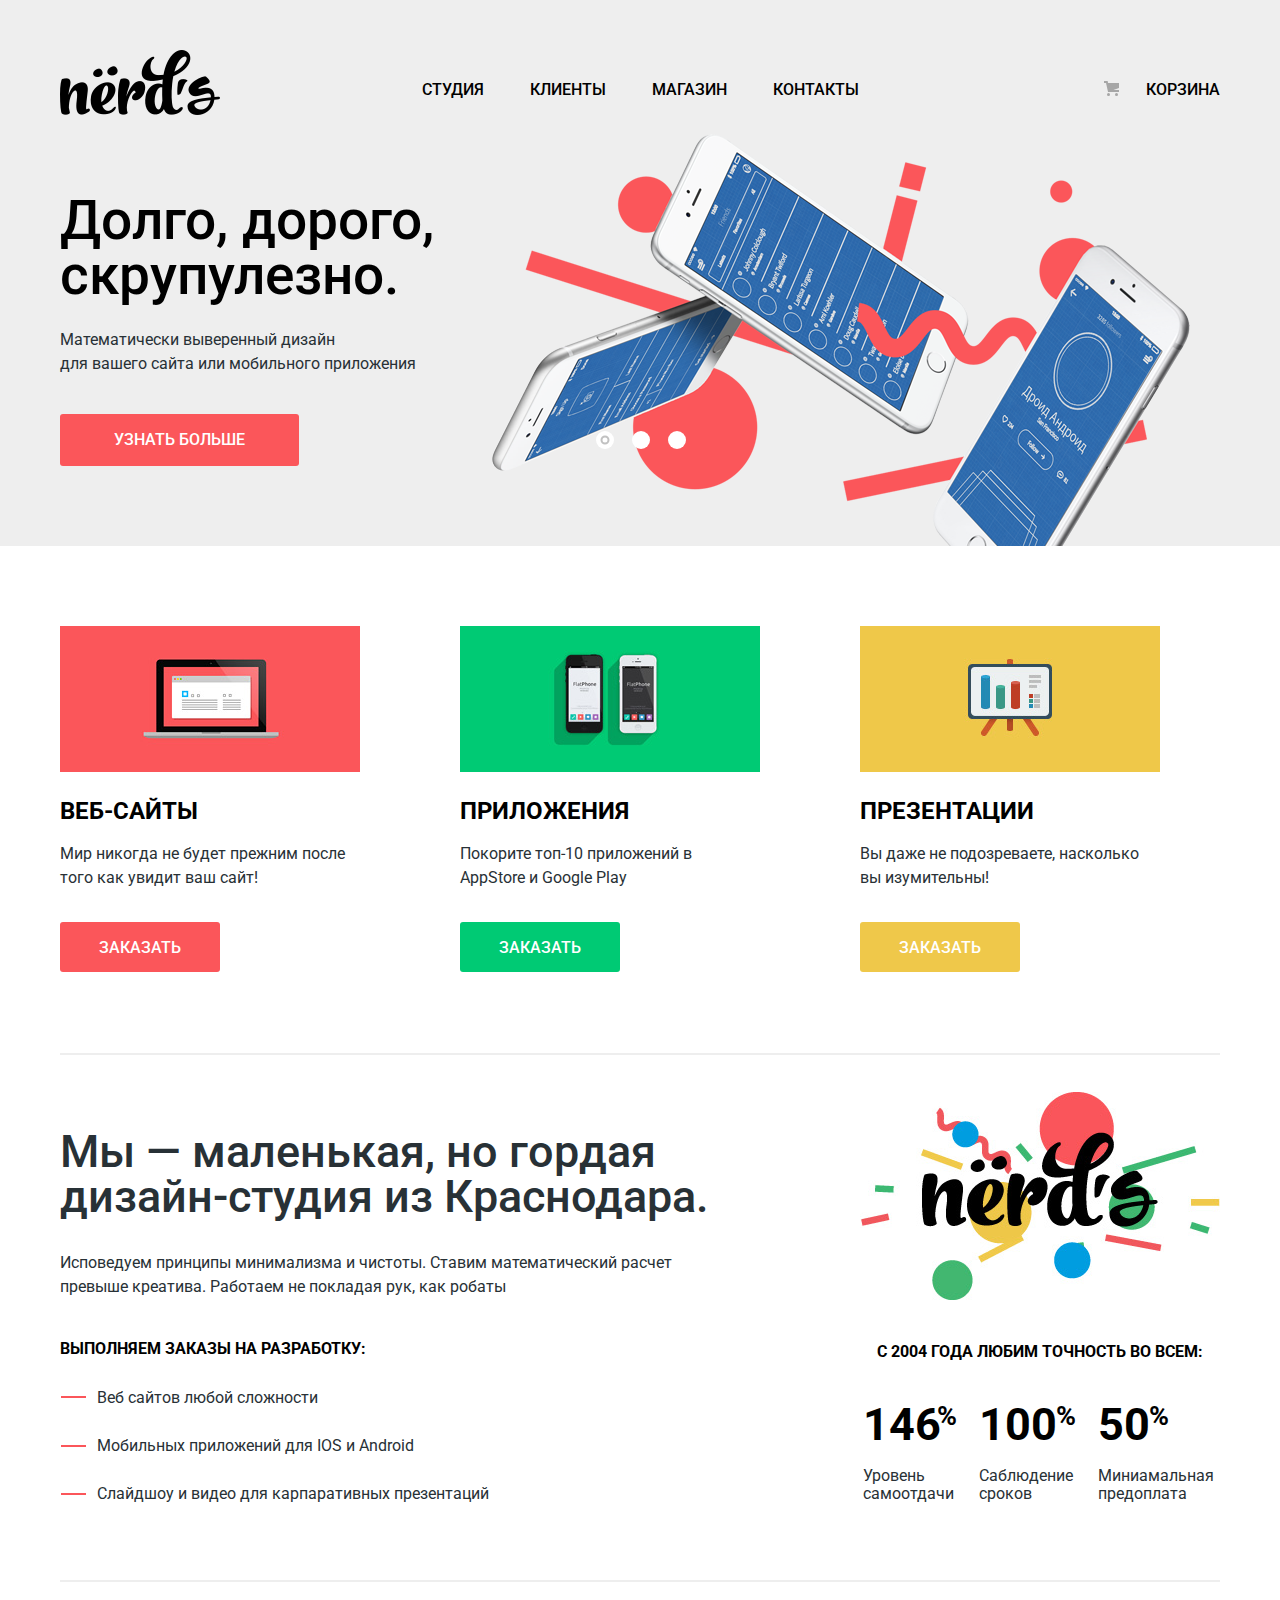
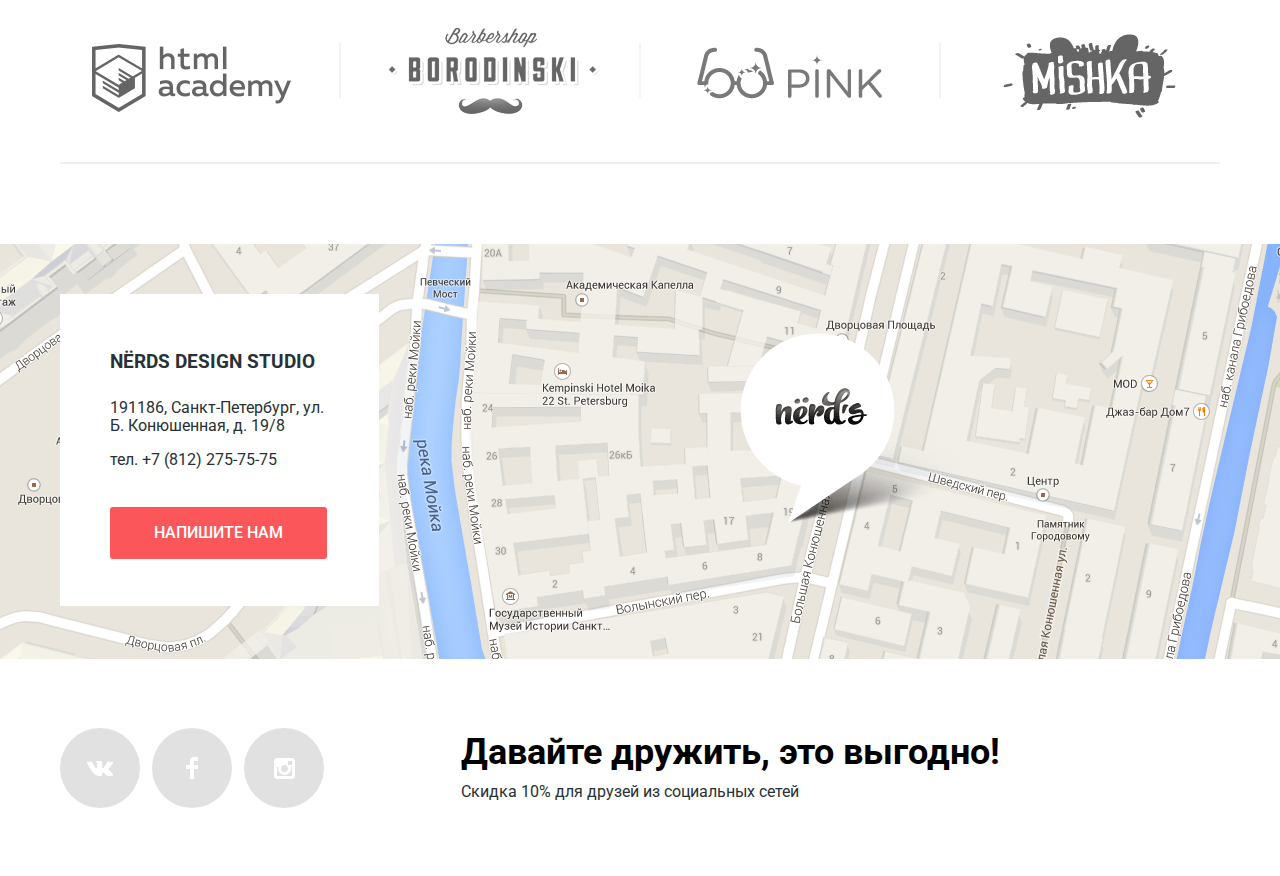
==== commit 60e835b9: "final-2" ====
--- a/index.html
+++ b/index.html
@@ -8,7 +8,6 @@
       <link href="css/style.css" rel="stylesheet">
   </head>
   <body>
-
     <header class="main-header">
       <div class="container">
       <nav class="main-navigation">
@@ -53,7 +52,6 @@
       </div>
       </div>
     </header>
-
     <main class="main-content">
       <div class="container">
         <section class="main-menu-catalog">
@@ -95,9 +93,9 @@
           <h3>с 2004 года любим точность во всем:</h3>
           <table>
             <tr>
-              <th>146<sup><small>%<small></sup></th>
-              <th>100<sup><small>%<small></sup></th>
-              <th>50<sup class="last-child"><small>%<small></sup></th>
+              <th>146<sup><small>%</small></sup></th>
+              <th>100<sup><small>%</small></sup></th>
+              <th>50<sup class="last-child"><small>%</small></sup></th>
             </tr>
             <tr>
               <td>Уровень самоотдачи</td>
@@ -134,8 +132,6 @@
         </div>
       </div>
     </main>
-
-
     <footer class="main-footer">
       <div class="container">
         <ul class="footer-social">
@@ -150,7 +146,6 @@
         </div>
       </div>
     </footer>
-
     <div class="main-pop-up">
       <h3>Напишите нам</h3>
       <button aria-label="close-pop-up" type="button" class="modal-close"></button>
@@ -166,7 +161,7 @@
           </div>
           <div class="form-item">
             <label for="letter-field">Текст письма:</label>
-            <textarea name="letter" id="letter-field"  rows="0" cols="0" placeholder="В свободной форме"></textarea>
+            <textarea name="letter" id="letter-field" placeholder="В свободной форме"></textarea>
           </div>
         </div>
           <input type="submit" value="отправить" class="button">
--- a/css/style.css
+++ b/css/style.css
@@ -310,6 +310,7 @@
   margin-top: 12px;
   margin-bottom: 36px;
   border-radius: 3px;
+  font-family: inherit;
  }
 
  .pop-up input[type="submit"]{
@@ -607,7 +608,7 @@
 .square input[type="submit"]{
   display: inline-block;
   padding: 17px 88px;
-  margin-top: 50px;
+  margin-top: 30px;
   border: none;
   border-radius: 3px;
   font-weight: 500;
@@ -624,6 +625,7 @@
   font-size: 14px;
   line-height: 18px;
   text-transform: uppercase;
+  display: block;
 }
 
 .filter-type a{
@@ -643,7 +645,7 @@
 }
 
 .filter-type li{
-  margin: 0;
+  margin-right: 28px;
   padding: 0;
 }
 
@@ -949,7 +951,7 @@
 }
 
 .main-pop-up{
-  display: non;
+  display: none;
   position: fixed;
   -webkit-transform: translate(-50%, -50%);
       -ms-transform: translate(-50%, -50%);
@@ -1022,25 +1024,13 @@
   padding: 0;
 }
 
-
 .filter-type{
   display: -webkit-box;
   display: -ms-flexbox;
   display: flex;
-  -webkit-box-pack: justify;
-      -ms-flex-pack: justify;
-          justify-content: space-between;
-  width: 360px;
   margin: 0;
   padding: 0;
   margin-left: auto;
-  -webkit-box-align: end;
-      -ms-flex-align: end;
-          align-items: flex-end;
-  -webkit-box-align: center;
-      -ms-flex-align: center;
-          align-items: center;
-  position: relative;
 }
 
 .arrow-asc{
@@ -1221,7 +1211,7 @@
       -ms-flex-pack: justify;
           justify-content: space-between;
   width: 100%;
-  margin-bottom: 48px;
+  margin-bottom: 55px;
 }
 
 .sorting > span{
@@ -1689,6 +1679,10 @@
   outline: none;
   margin-top: 12px;
   border-radius: 3px;
+  color: #d7dcde;
+  border: 2px solid #d7dcde;
+  font-family: inherit;
+  resize: vertical;
 }
 
 th {
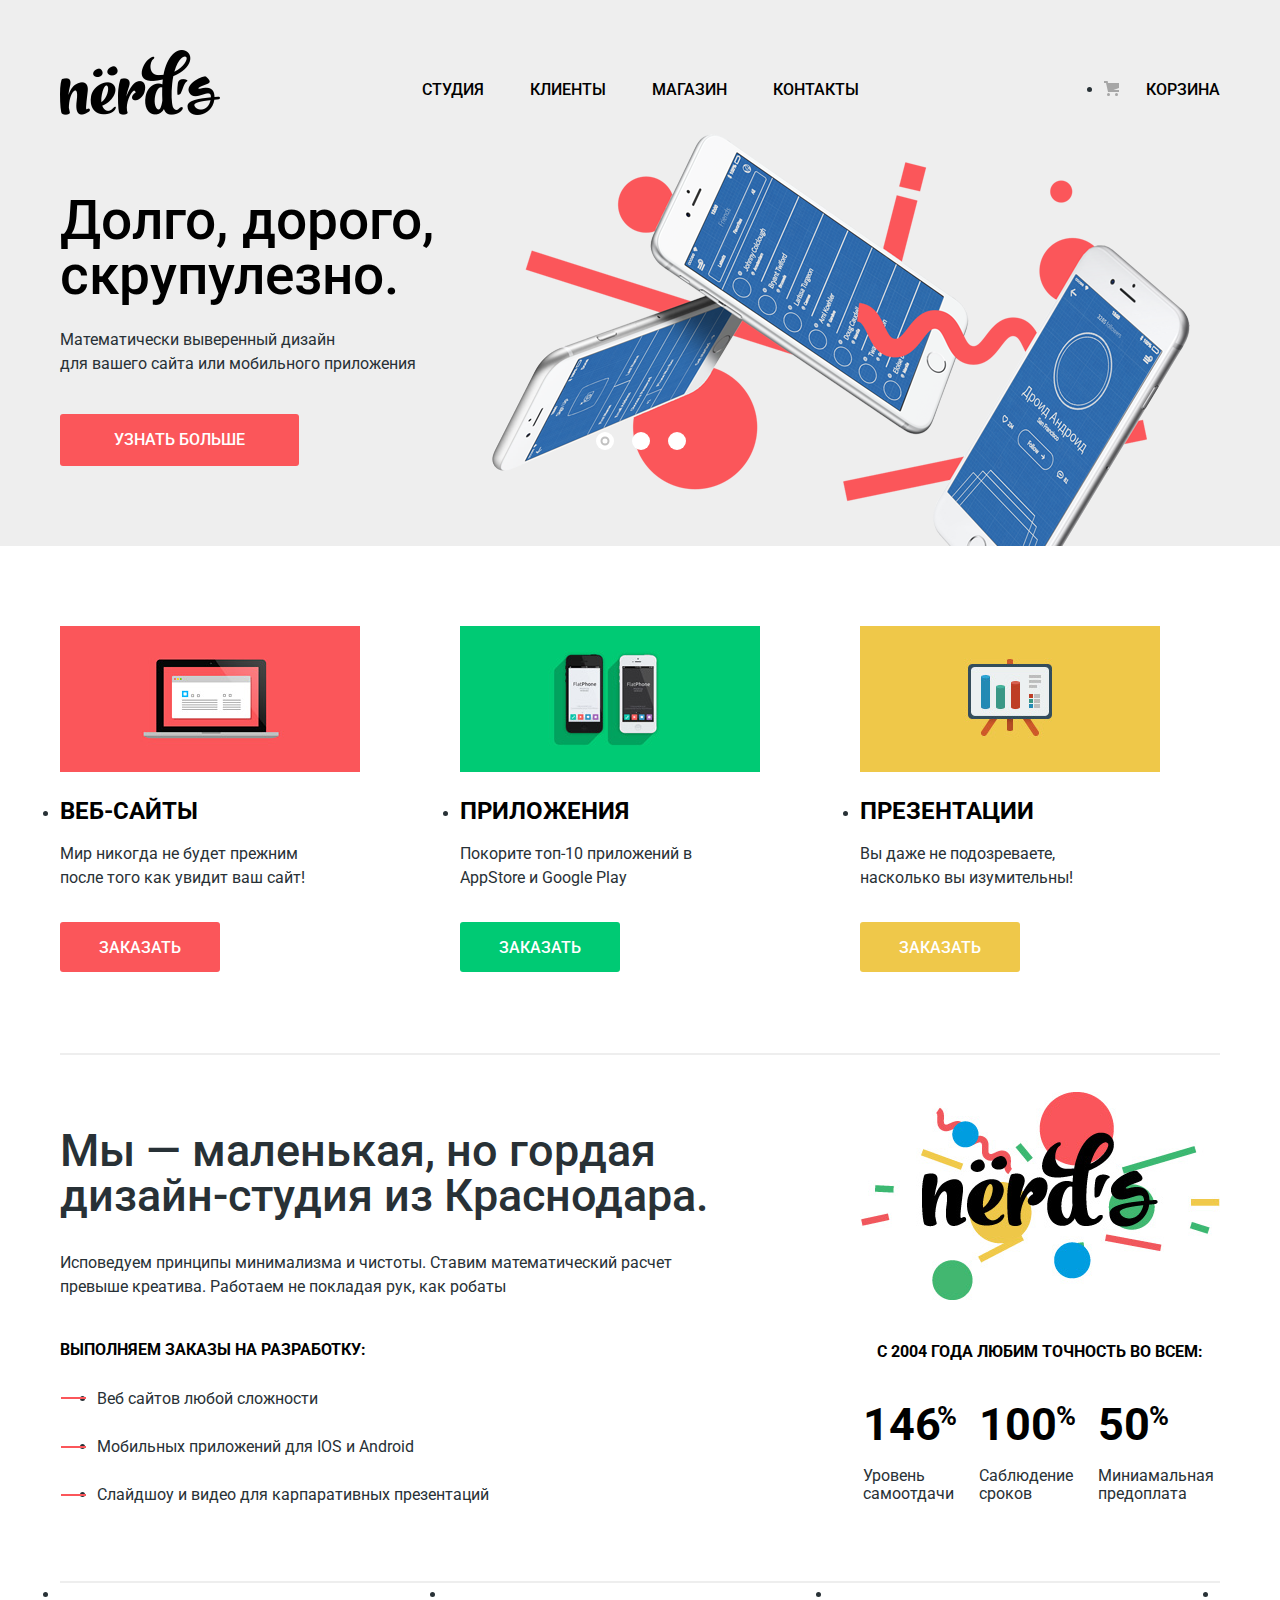
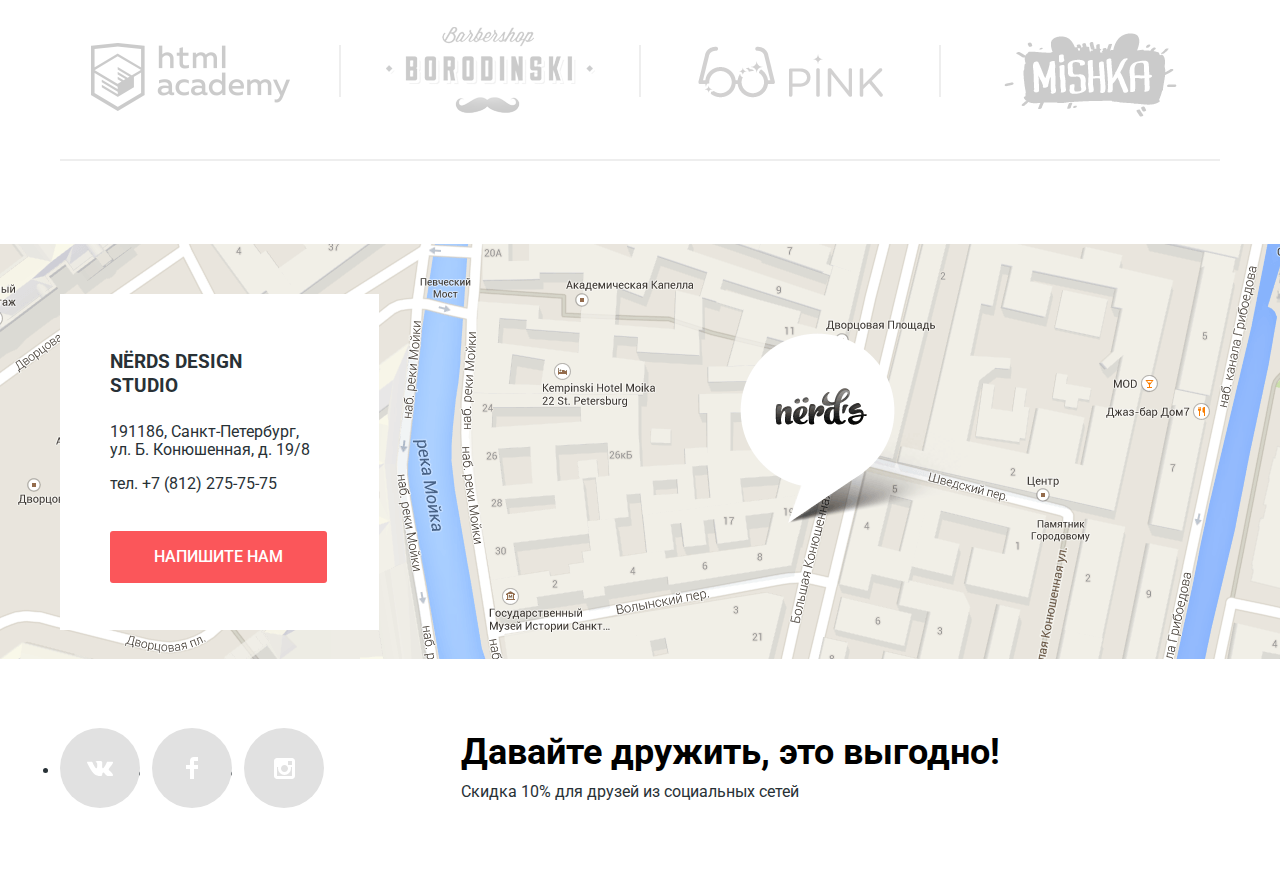
==== commit d066da5b: "доработка" ====
--- a/index.html
+++ b/index.html
@@ -11,7 +11,7 @@
     <header class="main-header">
       <div class="container">
       <nav class="main-navigation">
-        <a class="main-header-logo">
+        <a class="main-logo">
           <img src="img/nerds-logo.png" width="160" height="65" alt="logo">
         </a>
         <ul class="navigation">
@@ -29,7 +29,7 @@
           <i class="active"></i>
           <i></i>
           <i></i>
-          </div>
+        </div>
           <div class="slider-inner">
             <div class="slider-slides">
               <div class="slide slider-slide-1">
@@ -58,28 +58,31 @@
           <h2 class="visually-hidden">Основные услуги</h2>
           <ul class="menu-list">
             <li class="main-menu-item">
-              <img src="img/illustration-1.jpg" width="300" height="146" alt="illustration">
-              <h3>веб-сайты</h3>
-              <p>Мир никогда не будет прежним после того как увидит ваш сайт!</p>
-              <a class="button main-menu-order-1" href="#">ЗАКАЗАТЬ</a>
+              <div class="web">
+                <h3>веб-сайты</h3>
+                <p>Мир никогда не будет прежним после того как увидит ваш сайт!</p>
+                <a class="button main-menu-order-1" href="#">Заказать</a>
+              </div>
             </li>
             <li class="main-menu-item">
-              <img src="img/illustration-2.jpg" width="300" height="146" alt="illustration">
-              <h3>приложения</h3>
-              <p>Покорите топ-10 приложений в AppStore и Google Play</p>
-              <a class="button main-menu-order-2" href="#">ЗАКАЗАТЬ</a>
+              <div class="apps">
+                <h3>приложения</h3>
+                <p>Покорите топ-10 приложений в AppStore и Google Play</p>
+                <a class="button main-menu-order-2" href="#">Заказать</a>
+              </div>
             </li>
             <li class="main-menu-item">
-              <img src="img/illustration-3.jpg" width="300" height="146" alt="illustration">
-              <h3>презентации</h3>
-              <p>Вы даже не подозреваете, насколько вы изумительны!</p>
-              <a class="button main-menu-order-3" href="#">ЗАКАЗАТЬ</a>
+              <div class="presentations">
+                <h3>презентации</h3>
+                <p>Вы даже не подозреваете, насколько вы изумительны!</p>
+                <a class="button main-menu-order-3" href="#">Заказать</a>
+              </div>
             </li>
           </ul>
         </section>
         <section class="about-us">
         <div class="left-column">
-          <h2>Мы &mdash; маленькая, но гордая дизайн-студия из Краснодара.</h2>
+          <b class="column-title">Мы &mdash; маленькая, но гордая дизайн-студия из Краснодара.</b>
           <p>Исповедуем принципы минимализма и чистоты. Ставим математический расчет превыше креатива. Работаем не покладая рук, как робаты </p>
           <h2>Выполняем заказы на разработку:</h2>
           <ul class="list-items">
@@ -105,28 +108,32 @@
           </table>
         </div>
         </section>
-        <section class="projects">
+        <section class="projects-list">
           <h2 class="visually-hidden">Наши проекты</h2>
-          <a class="logo html" href="https://htmlacademy.ru/intensive/htmlcss">
-            <img src="img/logo-1.png" width="260" height="180" alt="html">
-          </a>
-          <a href="#" class="logo barbershop">
-            <img src="img/logo-2.png" width="260" height="180" alt="barbershop">
-          </a>
-          <a href="#" class="logo pink">
-            <img src="img/logo-3.png" width="260" height="180" alt="pink">
-          </a>
-          <a href="#" class="logo mishka">
-            <img src="img/logo-4.png" width="260" height="180" alt="mishka">
-          </a>
+          <ul class="projects">
+            <li class="logo-html">
+              <a class="logo html" href="https://htmlacademy.ru/intensive/htmlcss"></a>
+            </li>
+            <li class="logo-barbershop">
+              <a href="#" class="logo barbershop"></a>
+            </li>
+            <li class="logo-pink">
+              <a href="#" class="logo pink"></a>
+            </li>
+            <li class="logo-mishka">
+              <a href="#" class="logo mishka"></a>
+            </li>
+          </ul>
         </section>
       </div>
       <div class="modal modal-map">
         <div class="container">
           <div class="writetous">
-            <h3>NЁRDS DESIGN STUDIO</h3>
-            <p>191186, Санкт-Петербург, ул. Б. Конюшенная, д. 19/8</p>
-            <p>тел. +7 (812) 275-75-75</p>
+            <div class="info">
+              <h3>NЁRDS DESIGN STUDIO</h3>
+              <p>191186, Санкт-Петербург, ул. Б. Конюшенная, д. 19/8</p>
+              <p>тел. +7 (812) 275-75-75</p>
+            </div>
             <a href="#" class="write-us-button">напишите нам</a>
           </div>
         </div>
@@ -153,7 +160,7 @@
         <div class="flex-form">
           <div class="form-item">
             <label for="name-field">Ваше имя:</label>
-            <input type="text" id="name-field" name="name-field" placeholder="Представьтесь, пожалуйста" required>
+            <input type="text" id="name-field" name="name-field" required placeholder="Представьтесь, пожалуйста">
           </div>
           <div class="form-item">
             <label for="e-mail-field">Ваш e-mail:</label>
--- a/css/style.css
+++ b/css/style.css
@@ -42,7 +42,7 @@
   text-transform: uppercase;
 }
 
-li{
+.navigation li{
   list-style-type: none;
   }
 
@@ -58,6 +58,7 @@
   border-radius: 50%;
   margin-right: 14px;
   cursor: pointer;
+  vertical-align: top;
 }
 
 i{
@@ -151,6 +152,7 @@
   border-radius: 3px;
   border: none;
   font-weight: 500;
+  vertical-align: middle;
 }
 
 .main-menu-item h3{
@@ -264,6 +266,7 @@
   line-height: 18px;
   text-transform: uppercase;
   padding: 17px 44px;
+  vertical-align: middle;
 }
 
 .write-us-button:link{
@@ -323,6 +326,7 @@
   margin-top: 47px;
   font-weight: 500;
   text-transform: uppercase;
+  font-family: 'Roboto', arial,  sans-serif;
  }
 
 .pop-up .button:link{
@@ -431,6 +435,7 @@
   width: 160px;
   height: 50px;
   font-weight: 500;
+  text-transform: uppercase;
 }
 
 .main-menu-order-1:link{
@@ -484,27 +489,16 @@
           box-shadow: inset 0 3px 0 rgba(0, 1, 1, 0.1);
 }
 
-.logo:link,
-.logo :link,
-.logo:link,
-.logo:link,
-.logo:link,
 .logo:link{
-  opacity: 0.6;
-}
-
-.logo:hover,
-.logo:hover,
-.logo:hover,
+  opacity: 0.2;
+}
+
 .logo:hover{
   opacity: 1;
 }
 
-.logo:active,
-.logo:active,
-.logo:active,
 .logo:active{
-  opacity: 0.3;
+  opacity: 0.1;
 }
 
 .write-us textarea{
@@ -539,7 +533,13 @@
 }
 
 input[type="text"]:invalid::-webkit-input-placeholder{
-  color:  #e74246;
+  color: #e74246;
+  width: 360px;
+  height: 50px;
+}
+
+input[type="text"]:invalid::-moz-placeholder{
+  color: #e74246;
   width: 360px;
   height: 50px;
 }
@@ -612,6 +612,8 @@
   border: none;
   border-radius: 3px;
   font-weight: 500;
+  font-family: 'Roboto', arial,  sans-serif;
+  vertical-align: middle;
 }
 
 .filter{
@@ -656,7 +658,7 @@
 .catalog-pop-up{
   position: relative;
   width: 100%;
-  height: 240px;
+  min-height: 240px;
   text-align: center;
   background-color: #eeeeee;
   padding: 26px 50px 20px 50px;
@@ -708,7 +710,7 @@
           box-shadow: inset 0 3px 0 rgba(0, 1, 1, 0.1);
 }
 
-.catalog-pop-up .maket-link{
+.catalog-pop-up .layout-link{
   color: #000000;
   font-weight: 500;
 }
@@ -741,6 +743,7 @@
   display: -webkit-box;
   display: -ms-flexbox;
   display: flex;
+  flex-wrap: wrap;
   margin: 0;
   padding: 0;
   width: 560px;
@@ -776,9 +779,18 @@
   display: flex;
   -ms-flex-wrap: wrap;
       flex-wrap: wrap;
+  width: auto;
 }
 
 .main-header-logo{
+  width: 160px;
+  height: 65px;
+  padding-top: 50px;
+  margin-right: 202px;
+  z-index: 1;
+}
+
+.main-logo{
   width: 160px;
   height: 65px;
   padding-top: 50px;
@@ -821,42 +833,97 @@
   position: relative;
 }
 
+.projects{
+  margin: 0;
+  padding: 0;
+  margin-bottom: 83px;
+}
+
 .projects a{
   width: 260px;
   height: 180px;
 }
 
+.projects li{
+  margin: 0;
+  padding: 0;
+}
+
 .html::after{
   content: "";
   position: absolute;
   left: 0;
+  background-image: url("../img/logo-1.png");
+  background-repeat: no-repeat;
+  background-position: 0 0;
+  width: 260px;
+  height: 180px;
+  left: -1px;
+  top: -2px;
+
+}
+
+.barbershop::after{
+  content: "";
+  position: absolute;
+  left: 297px;
+  top: -2px;
+  background-image: url("../img/logo-2.png");
+  background-repeat: no-repeat;
+  width: 260px;
+  height: 180px;
+}
+
+.pink::after{
+  content: "";
+  position: absolute;
+  background-image: url("../img/logo-3.png");
+  background-repeat: no-repeat;
+  right: 299px;
+  top: -2px;
+  width: 260px;
+  height: 180px;
+}
+
+.mishka::after{
+  content: "";
+  position: absolute;
+  background-image: url("../img/logo-4.png");
+  background-repeat: no-repeat;
+  width: 260px;
+  height: 180px;
+  right: -1px;
+  top: -2px;
+}
+
+.projects .logo-html::after{
+  content: "";
+  position: absolute;
   width: 2px;
-  height: 55px;
+  height: 52px;
+  background-color: #eeeeee;
   left: 279px;
-  top: 61px;
+  top: 62px;
+}
+
+.projects .logo-barbershop::after{
+  content: "";
+  position: absolute;
+  width: 2px;
+  height: 52px;
   background-color: #eeeeee;
-}
-
-.barbershop::after{
-  content: "";
-  position: absolute;
-  left: 0;
+  left: 579px;
+  top: 62px;
+}
+
+.projects .logo-pink::after{
+  content: "";
+  position: absolute;
   width: 2px;
-  height: 55px;
-  left: 579px;
-  top: 61px;
+  height: 52px;
   background-color: #eeeeee;
-}
-
-.mishka::after{
-  content: "";
-  position: absolute;
-  left: 0;
-  width: 2px;
-  height: 55px;
-  left: 879px;
-  top: 61px;
-  background-color: #eeeeee;
+  right: 279px;
+  top: 62px;
 }
 
 .modal-map{
@@ -985,7 +1052,6 @@
   border: none;
 }
 
-
 .square{
   margin: 0;
   padding: 0;
@@ -1000,11 +1066,6 @@
 
 .square label{
   margin-bottom: 20px;
-}
-
- {
-  width: 760px;
-  min-height: 1915px;
 }
 
 .gallery{
@@ -1018,7 +1079,7 @@
       justify-content: space-around;
 }
 
-.maket{
+.layout{
   width: 360px;
   margin: 0;
   padding: 0;
@@ -1059,11 +1120,11 @@
   display: flex;
 }
 
-.pagination a{
-  color: #000000;
-}
-
-.pagination a{
+.pagination .pagination-item{
+  color: #000000;
+}
+
+.pagination-item{
   display: block;
   width: 50px;
   height: 50px;
@@ -1075,24 +1136,24 @@
   border-radius: 3px;
 }
 
-.pagination a:hover{
+.pagination-item:not(.pagination-item-current):hover{
   background-color: #dfdfdf;
 }
 
-.pagination a:active{
+.pagination-item:not(.pagination-item-current):active{
   background-color: #d5d5d5;
   -webkit-box-shadow: inset 0 3px 0 rgba(0, 1, 1, 0.1);
           box-shadow: inset 0 3px 0 rgba(0, 1, 1, 0.1);
-  color: rgba(0, 1, 1, 0.3)
-}
-
-.pagination-item-current a{
+  color: rgba(0, 1, 1, 0.3);
+}
+
+.pagination-item-current{
   background-color: #ffffff;
   -webkit-box-shadow: inset 0 0 0 3px rgba(0, 1, 1, 0.1);
           box-shadow: inset 0 0 0 3px rgba(0, 1, 1, 0.1);
 }
 
-.pagination-next a{
+.pagination-next{
   padding-top: 17px;
   min-width: 260px;
   padding-left: 15px;
@@ -1129,6 +1190,7 @@
   border: 1px solid #fb565a;
   top: 10px;
   left: 1px;
+  vertical-align: middle;
 }
 
 .list-items li:nth-child(2)::before{
@@ -1140,6 +1202,7 @@
   border: 1px solid #fb565a;
   top: 59px;
   left: 1px;
+  vertical-align: middle;
 }
 
 .list-items li:nth-child(3)::before{
@@ -1151,6 +1214,7 @@
   border: 1px solid #fb565a;
   top: 107px;
   left: 1px;
+  vertical-align: middle;
 }
 
 .container{
@@ -1170,11 +1234,14 @@
   padding-top: 36px;
 }
 
-.about-us h2:first-child{
+.column-title{
   font-size: 45px;
   line-height: 45px;
   font-weight: 500;
-  margin-bottom: 32px;
+}
+
+.left-column h2 {
+  margin-bottom: 25px;
 }
 
 
@@ -1187,7 +1254,7 @@
           justify-content: space-between;
 }
 
-.block-maket{
+.block-layout{
   width: 760px;
   display: -ms-flex;
   display: -webkit-box;
@@ -1253,12 +1320,12 @@
   padding-left: 20px;
 }
 
-.range-controls .scale {
+.range-controls .scale{
   height: 2px;
   background: #d7dcde;
 }
 
-.range-controls .bar {
+.range-controls .bar{
   width: 70%;
   height: 2px;
   background: #00ca74;
@@ -1284,11 +1351,11 @@
 }
 
 .range-controls .toggle-max {
-  left: 110px;
+  left: 125px;
 }
 
 .range-controls .toggle-min {
-  left: 18px;
+  left: 16px;
   top: 36px;
   width: 20px;
   height: 20px;
@@ -1306,6 +1373,7 @@
   width: 50%;
   font-size: 16px;
   text-transform: uppercase;
+  vertical-align: middle;
 }
 
 .price-controls {
@@ -1331,7 +1399,8 @@
 }
 
 .about-us p {
-  margin-bottom: 38px;
+  margin-bottom: 39px;
+  margin-top: 33px;
 }
 
 .about-us{
@@ -1341,14 +1410,11 @@
 
 .left-column{
   width: 670px;
+  padding-top: 36px;
 }
 
 .right-column{
   width: 360px;
-}
-
-.left-column h2 {
-  margin-bottom: 25px;
 }
 
 .company-logo img{
@@ -1469,6 +1535,7 @@
   background-repeat: no-repeat;
   opacity: 0.2;
   cursor: pointer;
+  vertical-align: middle;
 }
 
 input[type="checkbox"] + label::after{
@@ -1511,14 +1578,15 @@
   background-repeat: no-repeat;
   opacity: 0.1;
   cursor: pointer;
-}
-
-.maket{
+  vertical-align: middle;
+}
+
+.layout{
   position: relative;
-  margin-bottom: 29px;
-}
-
-.maket img{
+  margin-bottom: 28px;
+}
+
+.layout img{
   -webkit-box-sizing: border-box;
           box-sizing: border-box;
   margin-top: 40px;
@@ -1526,7 +1594,7 @@
   border-top: none;
 }
 
-.block-maket{
+.block-layout{
   position: relative;
 }
 
@@ -1545,7 +1613,7 @@
   opacity: 1;
 }
 
-.block-maket{
+.block-layout{
   position: relative;
 }
 
@@ -1604,11 +1672,10 @@
   display: none;
 }
 
-.maket:hover .catalog-pop-up{
+.layout:hover .catalog-pop-up{
   display: block;
   position: absolute;
   bottom: 0;
-
 }
 
 input[type="text"]{
@@ -1616,11 +1683,11 @@
   width: 80px;
 }
 
-.block-maket{
+.block-layout{
   position: relative;
 }
 
-.maket::before{
+.layout::before{
   content: url("../img/browser.svg");
   position: absolute;
   width: 360px;
@@ -1628,15 +1695,18 @@
   opacity: 0.12;
 }
 
-.maket:hover::before{
+.layout:hover::before{
   content: url("../img/browser.svg");
   width: 360px;
   height: 40px;
   position: absolute;
   opacity: 1;
-}
-
-.maket:hover{
+  border: 1px solid red;
+  border-bottom: none;
+  box-sizing: border-box;
+}
+
+.layout:hover{
   border-radius: 4px 4px 0 0;
   -webkit-box-shadow: 0 6px 15px rgba(0, 1, 1, 0.25);
           box-shadow: 0 6px 15px rgba(0, 1, 1, 0.25);
@@ -1655,6 +1725,10 @@
   position: absolute;
   padding: 56px 50px 47px 50px;
   z-index: 2;
+}
+
+.info{
+  width: 202px;
 }
 
 .writetous h3{
@@ -1706,3 +1780,42 @@
   top: 15px;
   right: 65px;
 }
+
+.web,
+.apps,
+.presentations{
+  width: 250px;
+  display: block;
+  position: relative;
+  padding-top: 170px;
+}
+
+.web::before{
+  content: "";
+  position: absolute;
+  background-image: url("../img/illustration-1.jpg");
+  background-repeat: no-repeat;
+  width: 300px;
+  height: 146px;
+  top: 0;
+}
+
+.apps::before{
+  content: "";
+  position: absolute;
+  background-image: url("../img/illustration-2.jpg");
+  background-repeat: no-repeat;
+  width: 300px;
+  height: 146px;
+  top: 0;
+}
+
+.presentations::before{
+  content: "";
+  position: absolute;
+  background-image: url("../img/illustration-3.jpg");
+  background-repeat: no-repeat;
+  width: 300px;
+  height: 146px;
+  top: 0;
+}
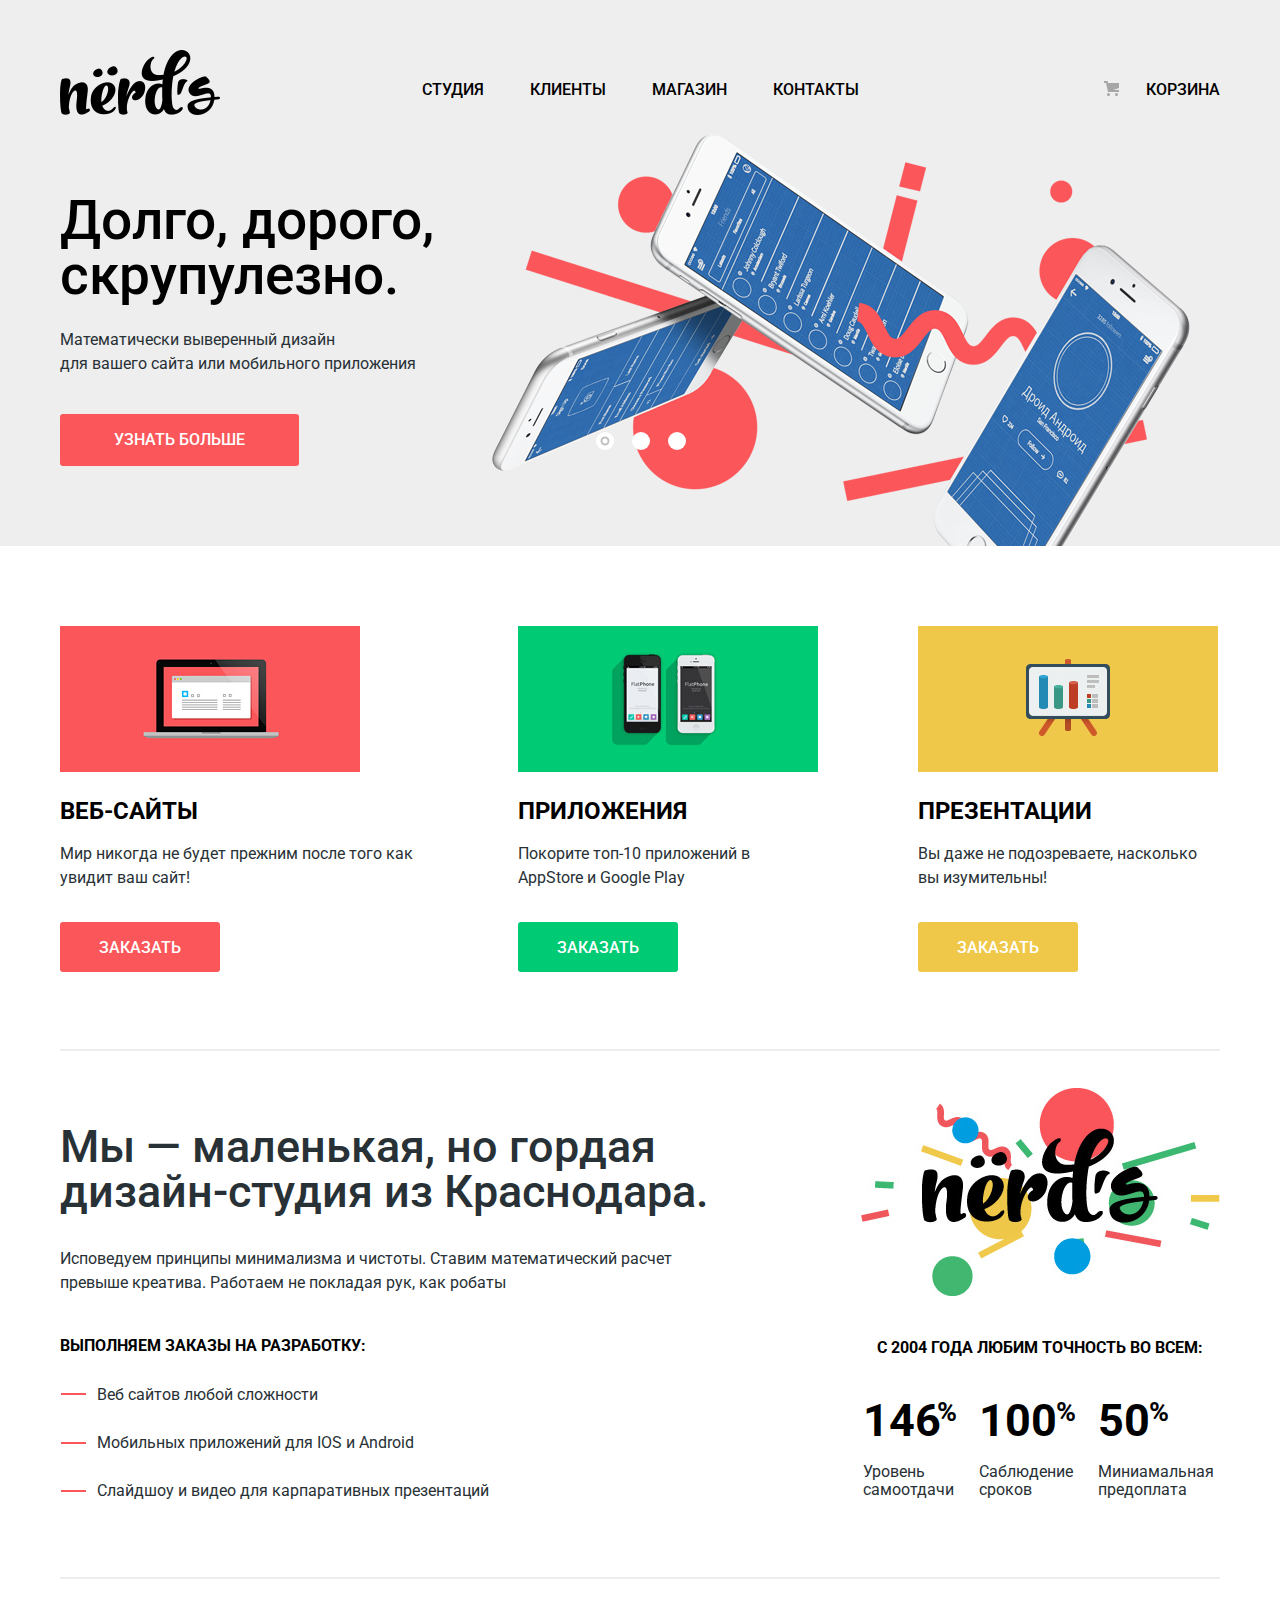
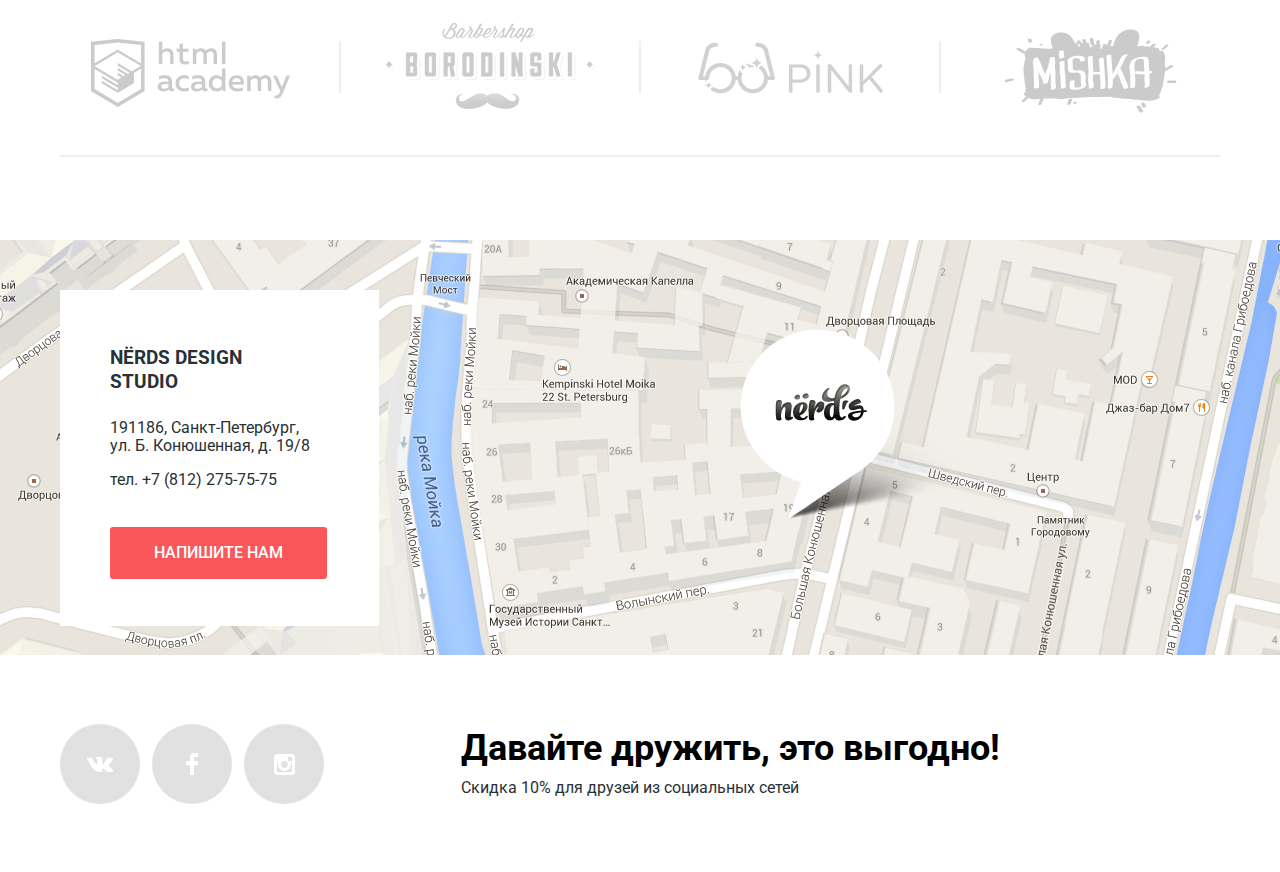
==== commit 1210a241: "123" ====
--- a/index.html
+++ b/index.html
@@ -15,10 +15,10 @@
           <img src="img/nerds-logo.png" width="160" height="65" alt="logo">
         </a>
         <ul class="navigation">
-          <li><a href="studio.html">студия</a></li>
-          <li><a href="clients.html">клиенты</a></li>
+          <li><a href="#">студия</a></li>
+          <li><a href="#">клиенты</a></li>
           <li><a href="catalog.html">магазин</a></li>
-          <li><a href="contacts.html">контакты</a></li>
+          <li><a href="#">контакты</a></li>
         </ul>
         <ul class="user-navigation">
           <li><a href="#" class="basket-link">корзина</a></li>
@@ -57,26 +57,26 @@
         <section class="main-menu-catalog">
           <h2 class="visually-hidden">Основные услуги</h2>
           <ul class="menu-list">
-            <li class="main-menu-item">
-              <div class="web">
+            <li class="main-menu-item web">
+
                 <h3>веб-сайты</h3>
                 <p>Мир никогда не будет прежним после того как увидит ваш сайт!</p>
                 <a class="button main-menu-order-1" href="#">Заказать</a>
-              </div>
+
             </li>
-            <li class="main-menu-item">
-              <div class="apps">
+            <li class="main-menu-item apps">
+
                 <h3>приложения</h3>
                 <p>Покорите топ-10 приложений в AppStore и Google Play</p>
                 <a class="button main-menu-order-2" href="#">Заказать</a>
-              </div>
+
             </li>
-            <li class="main-menu-item">
-              <div class="presentations">
+            <li class="main-menu-item presentations">
+
                 <h3>презентации</h3>
                 <p>Вы даже не подозреваете, насколько вы изумительны!</p>
                 <a class="button main-menu-order-3" href="#">Заказать</a>
-              </div>
+
             </li>
           </ul>
         </section>
@@ -94,11 +94,11 @@
         <div class="right-column">
           <div class="company-logo"><img src="img/nerds-illustration.jpg" width="360" height="208" alt="logo"></div>
           <h3>с 2004 года любим точность во всем:</h3>
-          <table>
+          <table class="stats">
             <tr>
-              <th>146<sup><small>%</small></sup></th>
-              <th>100<sup><small>%</small></sup></th>
-              <th>50<sup class="last-child"><small>%</small></sup></th>
+              <th>146<sup class="percent"><small>%</small></sup></th>
+              <th>100<sup class="percent"><small>%</small></sup></th>
+              <th>50<sup class="percent last-child"><small>%</small></sup></th>
             </tr>
             <tr>
               <td>Уровень самоотдачи</td>
@@ -159,15 +159,15 @@
       <form class="pop-up write-us" action=" https://echo.htmlacademy.ru" method="post">
         <div class="flex-form">
           <div class="form-item">
-            <label for="name-field">Ваше имя:</label>
+            <label for="name-field">Ваше; имя:</label>
             <input type="text" id="name-field" name="name-field" required placeholder="Представьтесь, пожалуйста">
           </div>
           <div class="form-item">
-            <label for="e-mail-field">Ваш e-mail:</label>
+            <label for="e-mail-field">Ваш; e-mail:</label>
             <input type="text" id="e-mail-field" name="e-mail-field" placeholder="Для отправки ответа">
           </div>
           <div class="form-item">
-            <label for="letter-field">Текст письма:</label>
+            <label for="letter-field">Текст; письма:</label>
             <textarea name="letter" id="letter-field" placeholder="В свободной форме"></textarea>
           </div>
         </div>
--- a/css/style.css
+++ b/css/style.css
@@ -30,6 +30,10 @@
   text-decoration: none;
 }
 
+li{
+  list-style-type: none;
+}
+
 .main-header{
   background-color: #eeeeee;
 }
@@ -41,10 +45,6 @@
   color: #000000;
   text-transform: uppercase;
 }
-
-.navigation li{
-  list-style-type: none;
-  }
 
 .slider{
   position: relative;
@@ -61,7 +61,7 @@
   vertical-align: top;
 }
 
-i{
+.slider-controls i{
   position: relative;
 }
 
@@ -73,7 +73,8 @@
 .slider-controls .active::before{
 content: "";
 position: absolute;
-transform: translate(-50%, -50%);
+-webkit-transform: translate(-50%, -50%);
+        transform: translate(-50%, -50%);
 left: 50%;
 top: 50%;
 z-index: 2;
@@ -230,7 +231,7 @@
 }
 
 
-th{
+.stats th{
   font-weight: bold;
   font-size: 45px;
   line-height: 50px;
@@ -238,7 +239,7 @@
   padding-bottom: 14px;
 }
 
-td{
+.stats td{
   font-size: 16px;
   line-height: 18px;
   padding-right: 22px;
@@ -300,7 +301,6 @@
   padding: 0;
   margin-bottom: 40px;
 }
-
 
 textarea{
   color: #d7dcde;
@@ -743,7 +743,8 @@
   display: -webkit-box;
   display: -ms-flexbox;
   display: flex;
-  flex-wrap: wrap;
+  -ms-flex-wrap: wrap;
+      flex-wrap: wrap;
   margin: 0;
   padding: 0;
   width: 560px;
@@ -805,18 +806,18 @@
 }
 
 .main-menu-item{
-  width: 300px;
-  min-height: 350px;
+  min-width: 300px;
+  margin-right: 100px;
+}
+
+.main-menu-item:last-child{
+  margin-right: 0;
 }
 
 .menu-list{
   display:-webkit-box;
   display:-ms-flexbox;
   display:flex;
-  -webkit-box-pack: justify;
-      -ms-flex-pack: justify;
-          justify-content: space-between;
-  width: 1100px;
 }
 
 .projects{
@@ -1021,7 +1022,6 @@
   display: none;
   position: fixed;
   -webkit-transform: translate(-50%, -50%);
-      -ms-transform: translate(-50%, -50%);
           transform: translate(-50%, -50%);
   top: 50%;
   left: 50%;
@@ -1218,7 +1218,7 @@
 }
 
 .container{
-  width: 1200px;
+  max-width: 1200px;
   margin: 0 auto;
   padding: 0 20px;
 }
@@ -1701,9 +1701,6 @@
   height: 40px;
   position: absolute;
   opacity: 1;
-  border: 1px solid red;
-  border-bottom: none;
-  box-sizing: border-box;
 }
 
 .layout:hover{
@@ -1759,13 +1756,13 @@
   resize: vertical;
 }
 
-th {
+.stats th{
   position: relative;
   padding-right: 24px;
   text-align: start;
 }
 
-sup{
+.percent{
   position: absolute;
   width: 22px;
   height: 22px;
@@ -1784,38 +1781,28 @@
 .web,
 .apps,
 .presentations{
-  width: 250px;
-  display: block;
   position: relative;
   padding-top: 170px;
 }
 
-.web::before{
-  content: "";
-  position: absolute;
+.web{
   background-image: url("../img/illustration-1.jpg");
   background-repeat: no-repeat;
-  width: 300px;
-  height: 146px;
-  top: 0;
-}
-
-.apps::before{
-  content: "";
-  position: absolute;
+  -webkit-background-size: 300px 146px;
+  background-size: 300px 146px;
+}
+
+.apps{
   background-image: url("../img/illustration-2.jpg");
   background-repeat: no-repeat;
-  width: 300px;
-  height: 146px;
-  top: 0;
-}
-
-.presentations::before{
-  content: "";
-  position: absolute;
+  -webkit-background-size: 300px 146px;
+  background-size: 300px 146px;
+}
+
+
+.presentations{
   background-image: url("../img/illustration-3.jpg");
   background-repeat: no-repeat;
-  width: 300px;
-  height: 146px;
-  top: 0;
-}
+  -webkit-background-size: 300px 146px;
+  background-size: 300px 146px;
+}
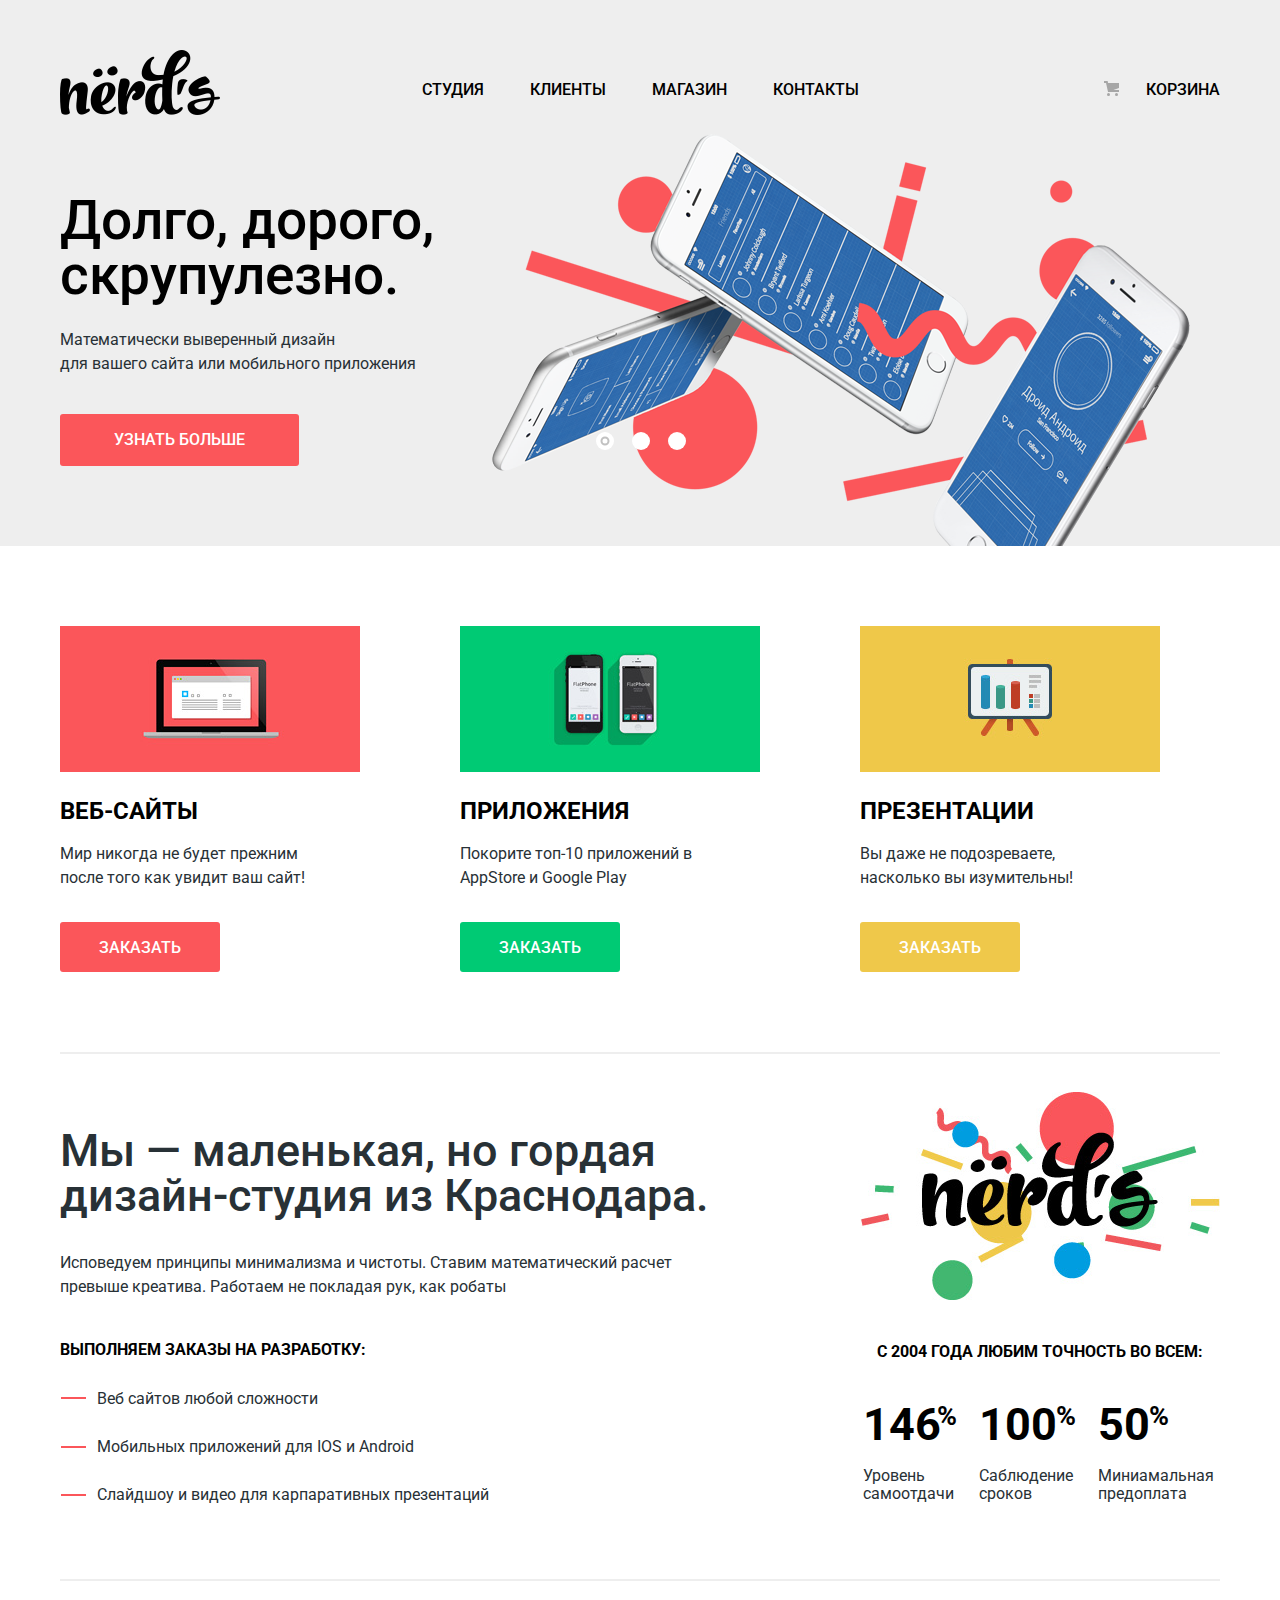
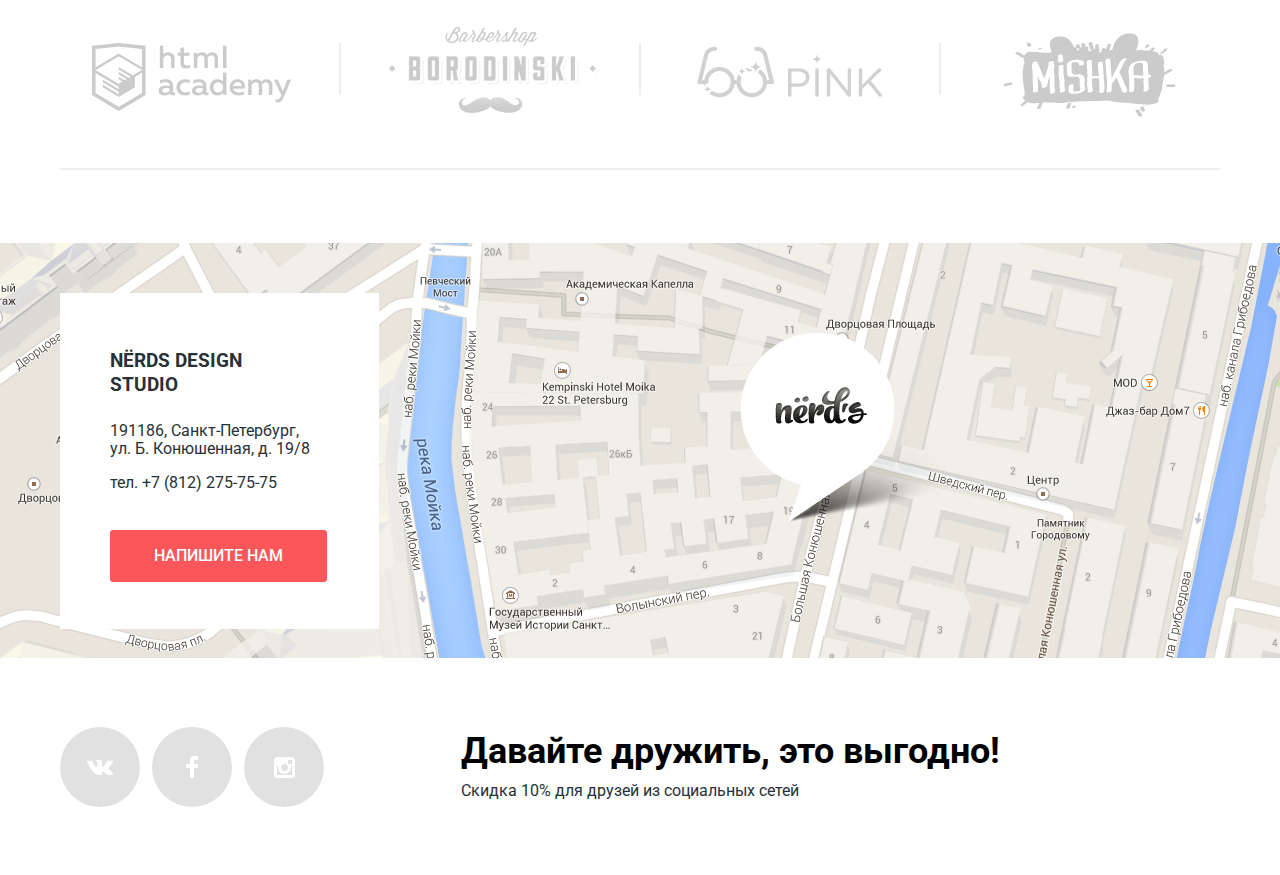
==== commit d4a63091: "поправил картнки" ====
--- a/index.html
+++ b/index.html
@@ -58,25 +58,19 @@
           <h2 class="visually-hidden">Основные услуги</h2>
           <ul class="menu-list">
             <li class="main-menu-item web">
-
-                <h3>веб-сайты</h3>
-                <p>Мир никогда не будет прежним после того как увидит ваш сайт!</p>
-                <a class="button main-menu-order-1" href="#">Заказать</a>
-
+              <h3>веб-сайты</h3>
+              <p>Мир никогда не будет прежним после того как увидит ваш сайт!</p>
+              <a class="button main-menu-order-1" href="#">Заказать</a>
             </li>
             <li class="main-menu-item apps">
-
-                <h3>приложения</h3>
-                <p>Покорите топ-10 приложений в AppStore и Google Play</p>
-                <a class="button main-menu-order-2" href="#">Заказать</a>
-
+              <h3>приложения</h3>
+              <p>Покорите топ-10 приложений в AppStore и Google Play</p>
+              <a class="button main-menu-order-2" href="#">Заказать</a>
             </li>
             <li class="main-menu-item presentations">
-
-                <h3>презентации</h3>
-                <p>Вы даже не подозреваете, насколько вы изумительны!</p>
-                <a class="button main-menu-order-3" href="#">Заказать</a>
-
+              <h3>презентации</h3>
+              <p>Вы даже не подозреваете, насколько вы изумительны!</p>
+              <a class="button main-menu-order-3" href="#">Заказать</a>
             </li>
           </ul>
         </section>
@@ -112,16 +106,16 @@
           <h2 class="visually-hidden">Наши проекты</h2>
           <ul class="projects">
             <li class="logo-html">
-              <a class="logo html" href="https://htmlacademy.ru/intensive/htmlcss"></a>
+              <a class="logo html" href="https://htmlacademy.ru/intensive/htmlcss"><img src="img/logo-1.png" width="260" height="170" alt="html"></a>
             </li>
             <li class="logo-barbershop">
-              <a href="#" class="logo barbershop"></a>
+              <a href="#" class="logo barbershop"><img src="img/logo-2.png" width="260" height="180" alt="barbershop"></a>
             </li>
             <li class="logo-pink">
-              <a href="#" class="logo pink"></a>
+              <a href="#" class="logo pink"><img src="img/logo-3.png" width="260" height="180" alt="pink"></a>
             </li>
             <li class="logo-mishka">
-              <a href="#" class="logo mishka"></a>
+              <a href="#" class="logo mishka"><img src="img/logo-4.png" width="260" height="180" alt="mishka"></a>
             </li>
           </ul>
         </section>
--- a/css/style.css
+++ b/css/style.css
@@ -179,6 +179,7 @@
 
 .main-menu-item p{
   margin-bottom: 32px;
+  width: 250px;
 }
 
 .main-menu-order-1{
@@ -802,7 +803,7 @@
 .menu-list{
   margin: 0;
   padding: 0;
-  margin-bottom: 77px;
+  margin-bottom: 80px;
 }
 
 .main-menu-item{
@@ -818,6 +819,10 @@
   display:-webkit-box;
   display:-ms-flexbox;
   display:flex;
+}
+
+.projects-list{
+  border-top: 2px solid #eeeeee;
 }
 
 .projects{
@@ -827,7 +832,6 @@
   -webkit-box-pack: justify;
       -ms-flex-pack: justify;
           justify-content: space-between;
-  border-top: 2px solid #eeeeee;
   border-bottom: 2px solid #eeeeee;
   min-height: 180px;
   margin-bottom: 80px;
@@ -837,12 +841,7 @@
 .projects{
   margin: 0;
   padding: 0;
-  margin-bottom: 83px;
-}
-
-.projects a{
-  width: 260px;
-  height: 180px;
+  margin-bottom: 73px;
 }
 
 .projects li{
@@ -850,54 +849,7 @@
   padding: 0;
 }
 
-.html::after{
-  content: "";
-  position: absolute;
-  left: 0;
-  background-image: url("../img/logo-1.png");
-  background-repeat: no-repeat;
-  background-position: 0 0;
-  width: 260px;
-  height: 180px;
-  left: -1px;
-  top: -2px;
-
-}
-
-.barbershop::after{
-  content: "";
-  position: absolute;
-  left: 297px;
-  top: -2px;
-  background-image: url("../img/logo-2.png");
-  background-repeat: no-repeat;
-  width: 260px;
-  height: 180px;
-}
-
-.pink::after{
-  content: "";
-  position: absolute;
-  background-image: url("../img/logo-3.png");
-  background-repeat: no-repeat;
-  right: 299px;
-  top: -2px;
-  width: 260px;
-  height: 180px;
-}
-
-.mishka::after{
-  content: "";
-  position: absolute;
-  background-image: url("../img/logo-4.png");
-  background-repeat: no-repeat;
-  width: 260px;
-  height: 180px;
-  right: -1px;
-  top: -2px;
-}
-
-.projects .logo-html::after{
+.logo-html::after{
   content: "";
   position: absolute;
   width: 2px;
@@ -907,7 +859,7 @@
   top: 62px;
 }
 
-.projects .logo-barbershop::after{
+.logo-barbershop::after{
   content: "";
   position: absolute;
   width: 2px;
@@ -917,7 +869,7 @@
   top: 62px;
 }
 
-.projects .logo-pink::after{
+.logo-pink::after{
   content: "";
   position: absolute;
   width: 2px;
@@ -1404,8 +1356,8 @@
 }
 
 .about-us{
-  padding-top: 37px;
-  margin-bottom: 34px;
+  padding-top: 38px;
+  margin-bottom: 32px;
 }
 
 .left-column{
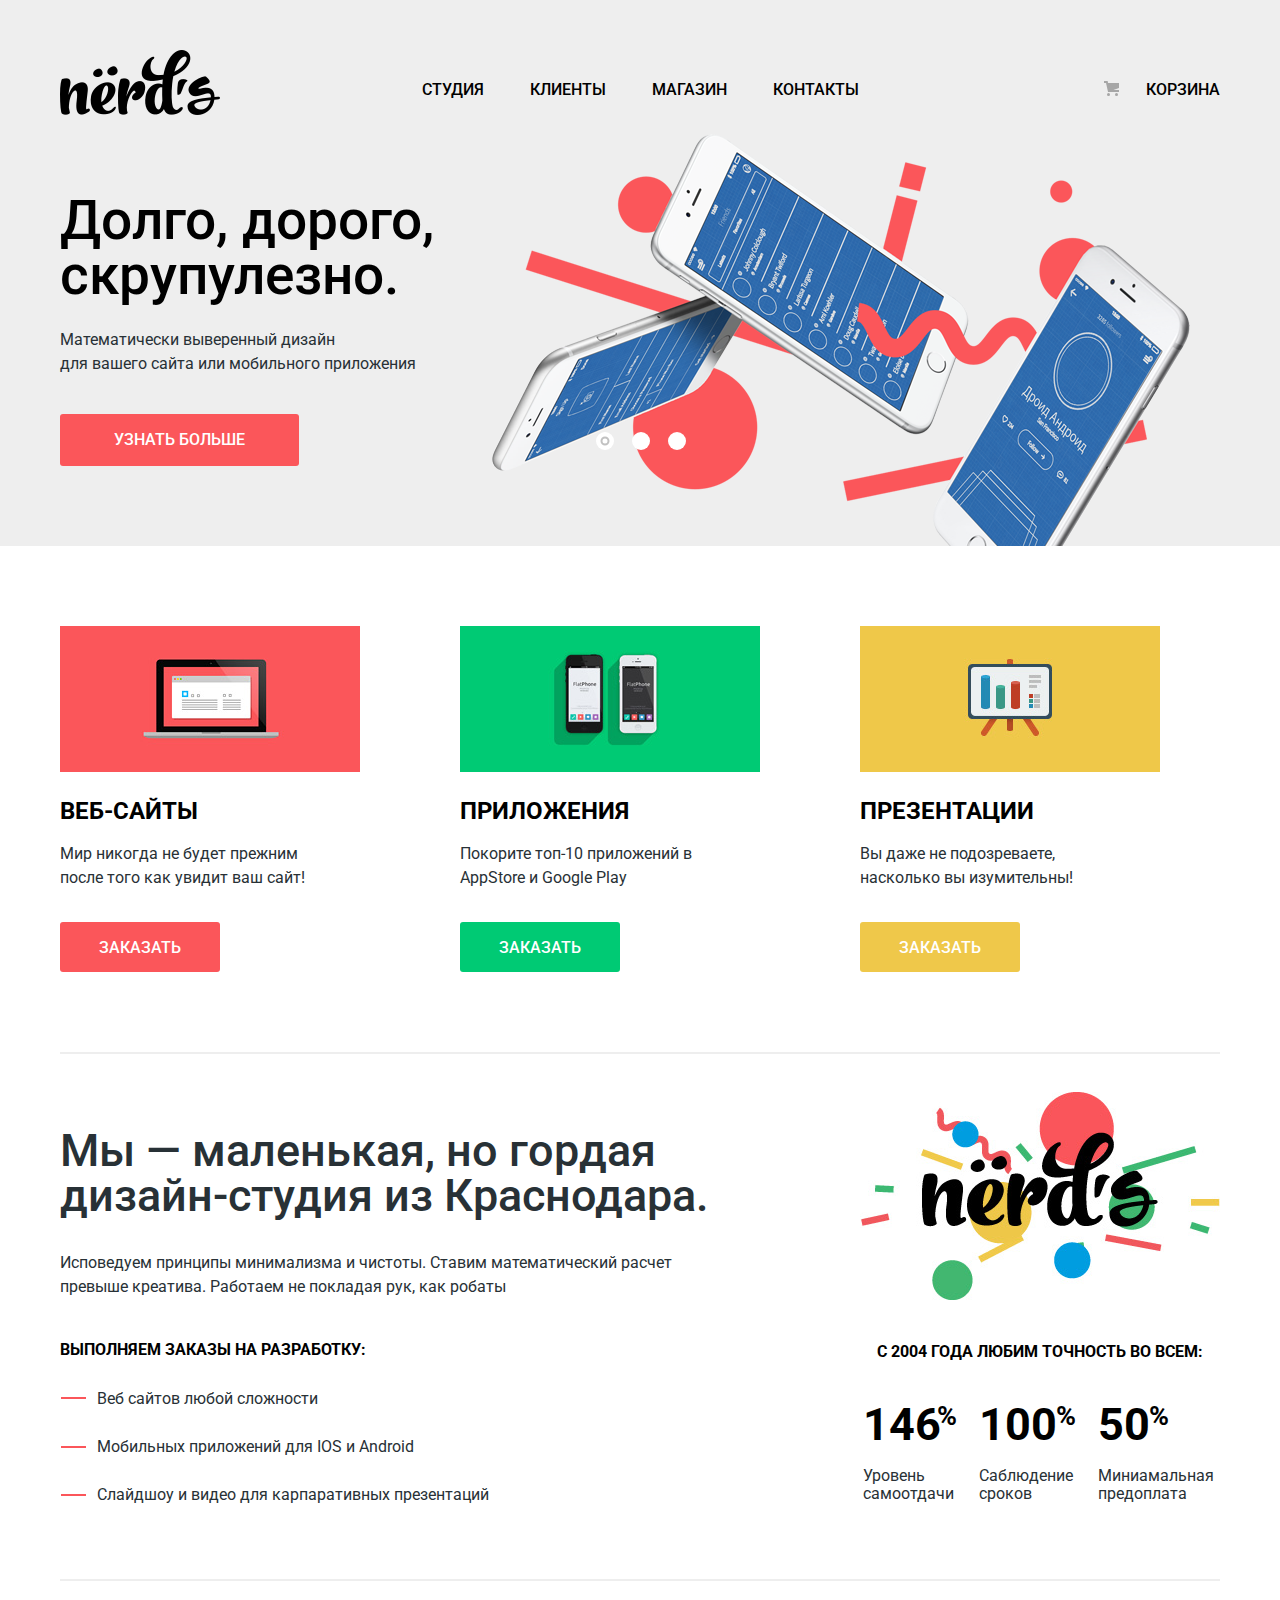
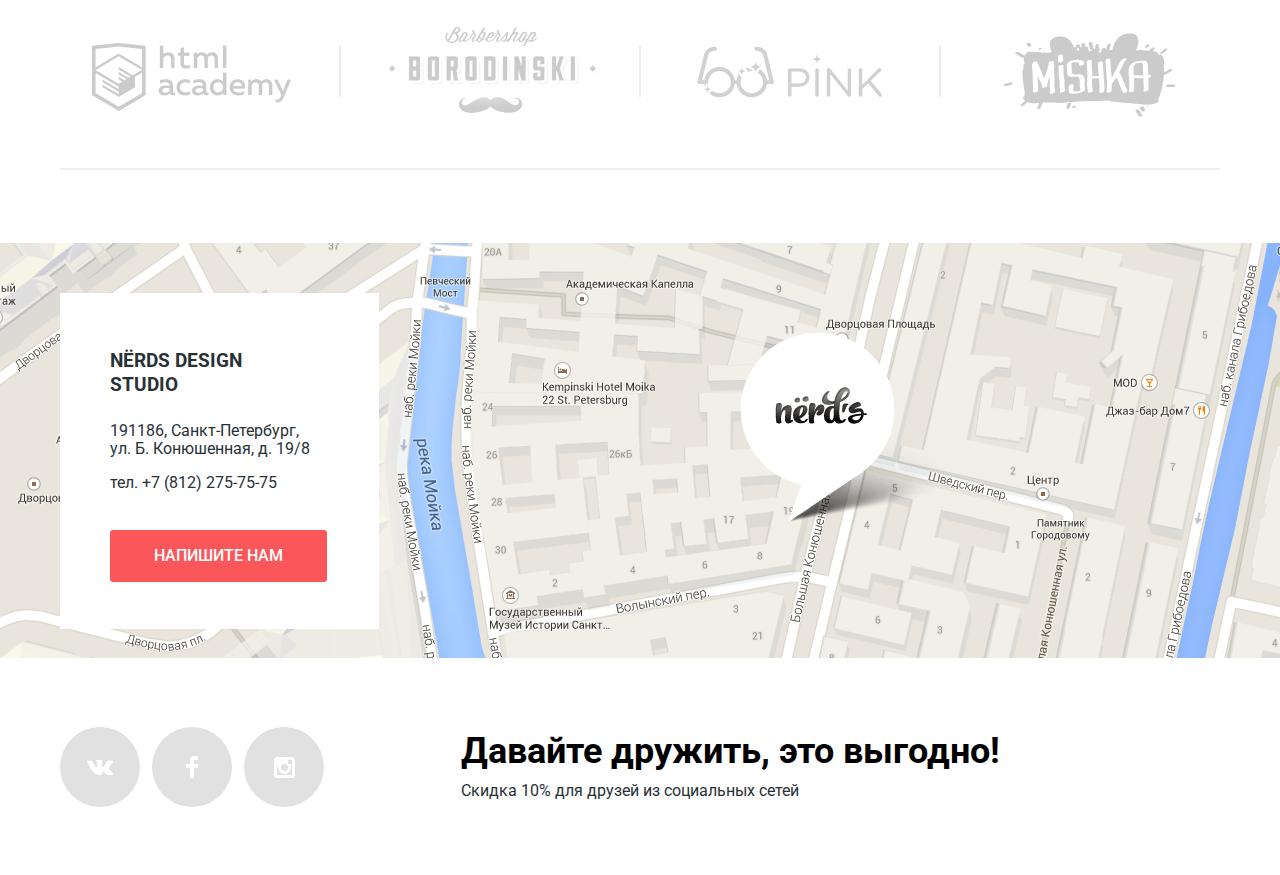
==== commit c5a5b60c: "бордер" ====
--- a/index.html
+++ b/index.html
@@ -106,7 +106,7 @@
           <h2 class="visually-hidden">Наши проекты</h2>
           <ul class="projects">
             <li class="logo-html">
-              <a class="logo html" href="https://htmlacademy.ru/intensive/htmlcss"><img src="img/logo-1.png" width="260" height="170" alt="html"></a>
+              <a class="logo html" href="https://htmlacademy.ru/intensive/htmlcss"><img src="img/logo-1.png" width="260" height="180" alt="html"></a>
             </li>
             <li class="logo-barbershop">
               <a href="#" class="logo barbershop"><img src="img/logo-2.png" width="260" height="180" alt="barbershop"></a>
--- a/css/style.css
+++ b/css/style.css
@@ -823,6 +823,8 @@
 
 .projects-list{
   border-top: 2px solid #eeeeee;
+  border-bottom: 2px solid #eeeeee;
+  margin-bottom: 73px;
 }
 
 .projects{
@@ -832,21 +834,15 @@
   -webkit-box-pack: justify;
       -ms-flex-pack: justify;
           justify-content: space-between;
-  border-bottom: 2px solid #eeeeee;
-  min-height: 180px;
-  margin-bottom: 80px;
-  position: relative;
-}
-
-.projects{
-  margin: 0;
-  padding: 0;
-  margin-bottom: 73px;
+  position: relative;
+  margin: 0;
+  padding: 0;
 }
 
 .projects li{
   margin: 0;
   padding: 0;
+  position: relative;
 }
 
 .logo-html::after{
@@ -856,7 +852,7 @@
   height: 52px;
   background-color: #eeeeee;
   left: 279px;
-  top: 62px;
+  top: 64px;
 }
 
 .logo-barbershop::after{
@@ -865,8 +861,8 @@
   width: 2px;
   height: 52px;
   background-color: #eeeeee;
-  left: 579px;
-  top: 62px;
+  left: 279px;
+  top: 64px;
 }
 
 .logo-pink::after{
@@ -875,8 +871,8 @@
   width: 2px;
   height: 52px;
   background-color: #eeeeee;
-  right: 279px;
-  top: 62px;
+  right: -21px;
+  top: 64px;
 }
 
 .modal-map{
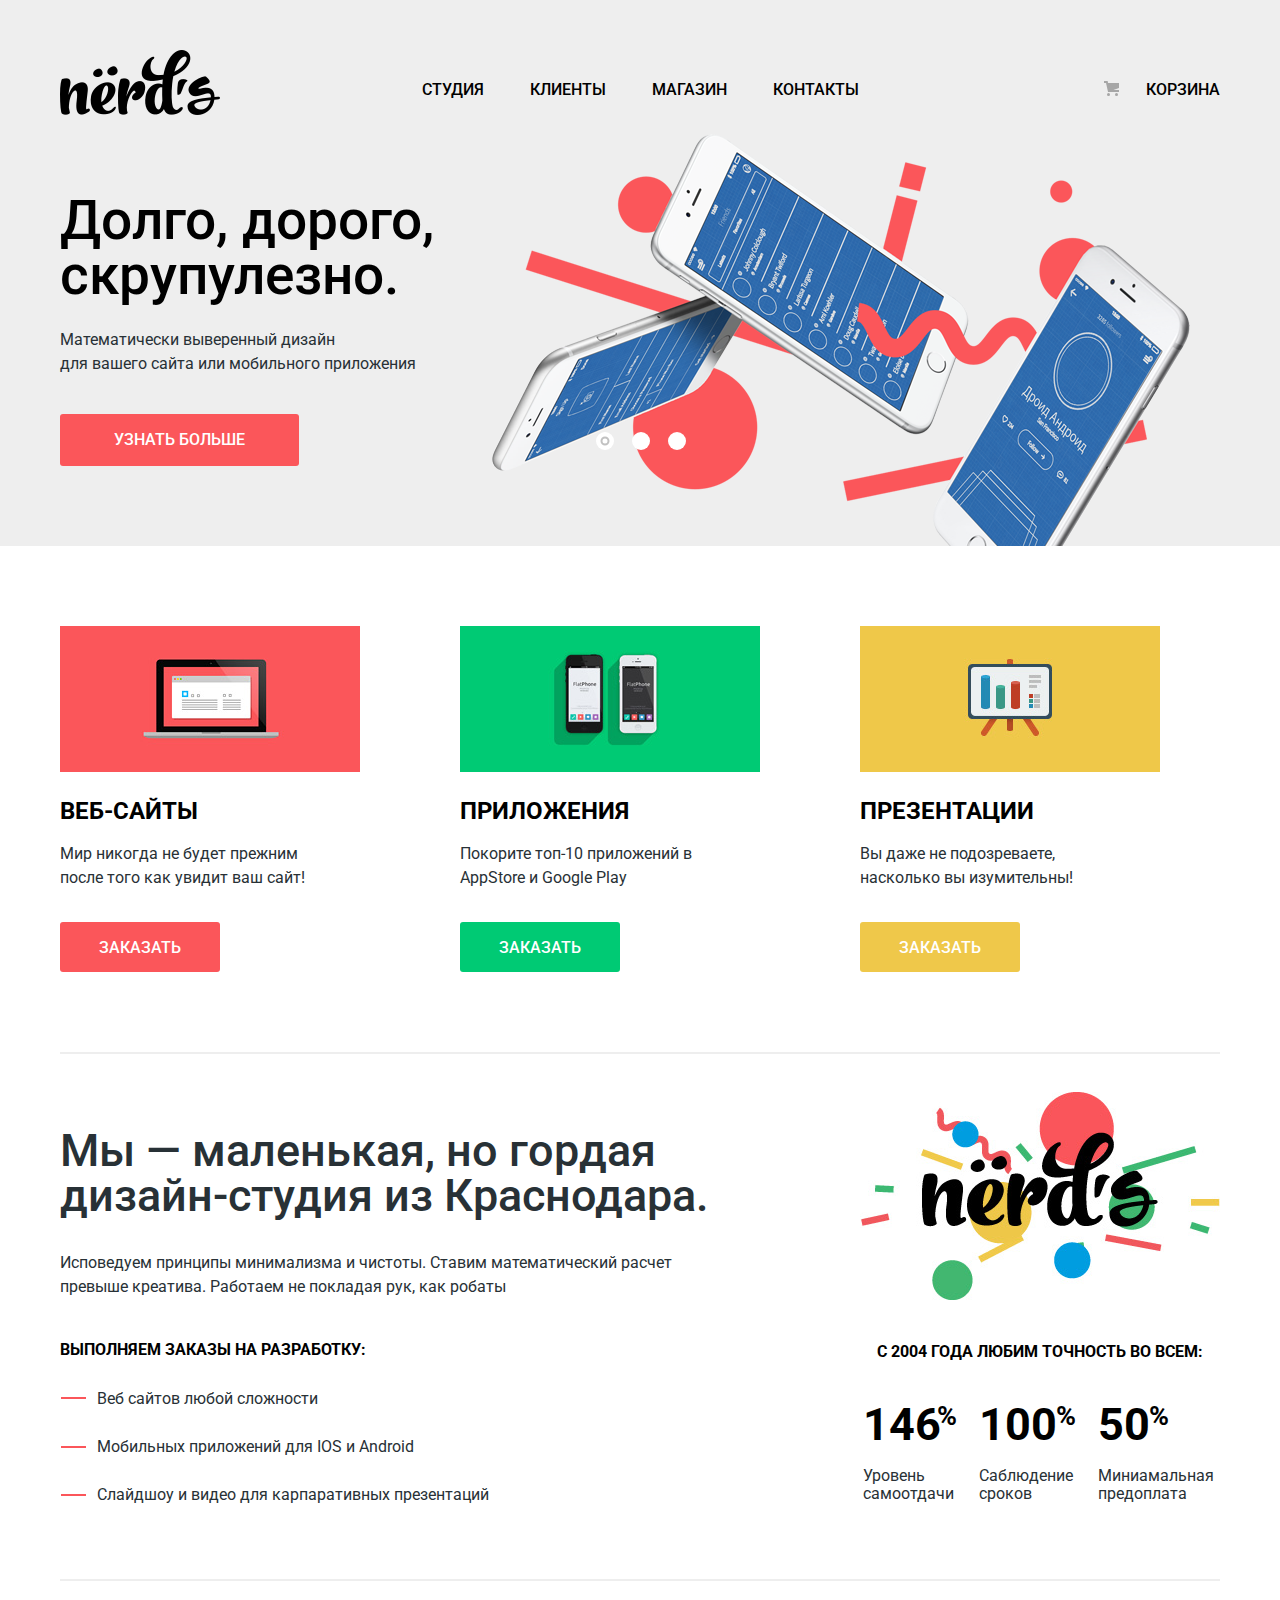
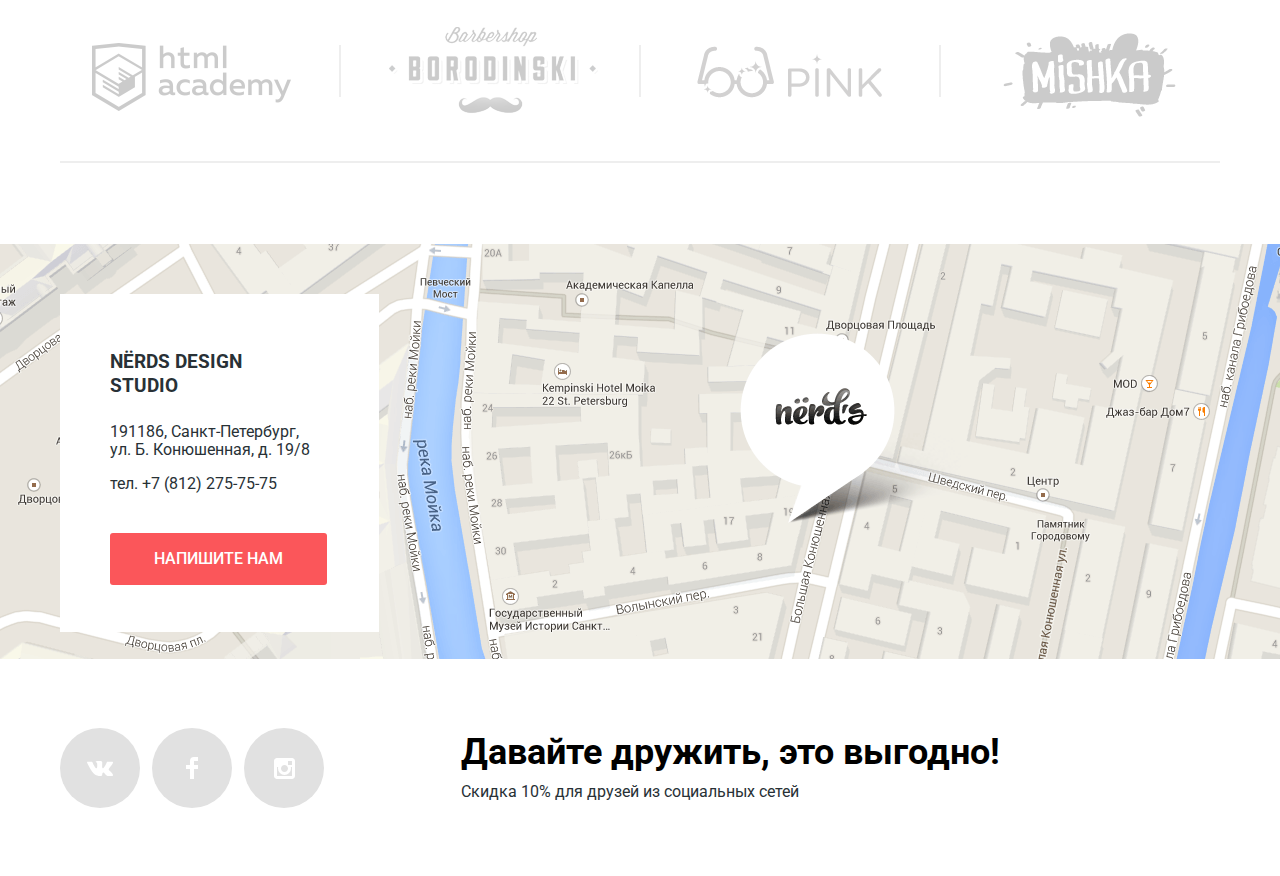
==== commit ad567294: "min js" ====
--- a/index.html
+++ b/index.html
@@ -3,9 +3,9 @@
   <head>
     <meta charset="utf-8">
     <title>Главная страница нердс</title>
-      <link href="https://fonts.googleapis.com/css?family=Roboto:400,500,700" rel="stylesheet">
-      <link href="css/normalize.css" rel="stylesheet">
-      <link href="css/style.css" rel="stylesheet">
+    <link href="https://fonts.googleapis.com/css?family=Roboto:400,500,700" rel="stylesheet">
+    <link href="css/normalize.css" rel="stylesheet">
+    <link href="css/style.min.css" rel="stylesheet">
   </head>
   <body>
     <header class="main-header">
@@ -15,13 +15,13 @@
           <img src="img/nerds-logo.png" width="160" height="65" alt="logo">
         </a>
         <ul class="navigation">
-          <li><a href="#">студия</a></li>
-          <li><a href="#">клиенты</a></li>
-          <li><a href="catalog.html">магазин</a></li>
-          <li><a href="#">контакты</a></li>
+          <li><a class="site-navigation">студия</a></li>
+          <li><a class="site-navigation">клиенты</a></li>
+          <li><a class="site-navigation" href="catalog.html">магазин</a></li>
+          <li><a class="site-navigation">контакты</a></li>
         </ul>
         <ul class="user-navigation">
-          <li><a href="#" class="basket-link">корзина</a></li>
+          <li><a class="basket-link">корзина</a></li>
         </ul>
       </nav>
       <div class="slider">
@@ -35,12 +35,12 @@
               <div class="slide slider-slide-1">
                 <h2>Долго, дорого, скрупулезно.</h2>
                 <p>Математически выверенный дизайн<br> для вашего сайта или мобильного приложения</p>
-                <a href="#" class="find-out-more">узнать больше</a>
+                <a class="find-out-more">узнать больше</a>
               </div>
               <div class="slide slider-slide-2 visually-hidden">
                 <h2>Любим математику как никто другой</h2>
                 <p>Никакого креатива, только математические формулы для расчета идеальных пропорций</p>
-                <a href="#" class="find-out-more">узнать больше</a>
+                <a class="find-out-more">узнать больше</a>
               </div>
               <div class="slide slider-slide-3 visually-hidden">
                 <h2>Только ночь,<br> только хардкор</h2>
@@ -60,23 +60,23 @@
             <li class="main-menu-item web">
               <h3>веб-сайты</h3>
               <p>Мир никогда не будет прежним после того как увидит ваш сайт!</p>
-              <a class="button main-menu-order-1" href="#">Заказать</a>
+              <a class="button main-menu-order-1">Заказать</a>
             </li>
             <li class="main-menu-item apps">
               <h3>приложения</h3>
               <p>Покорите топ-10 приложений в AppStore и Google Play</p>
-              <a class="button main-menu-order-2" href="#">Заказать</a>
+              <a class="button main-menu-order-2">Заказать</a>
             </li>
             <li class="main-menu-item presentations">
               <h3>презентации</h3>
               <p>Вы даже не подозреваете, насколько вы изумительны!</p>
-              <a class="button main-menu-order-3" href="#">Заказать</a>
+              <a class="button main-menu-order-3">Заказать</a>
             </li>
           </ul>
         </section>
         <section class="about-us">
         <div class="left-column">
-          <b class="column-title">Мы &mdash; маленькая, но гордая дизайн-студия из Краснодара.</b>
+          <p class="column-title">Мы &mdash; маленькая, но гордая дизайн-студия из Краснодара.</p>
           <p>Исповедуем принципы минимализма и чистоты. Ставим математический расчет превыше креатива. Работаем не покладая рук, как робаты </p>
           <h2>Выполняем заказы на разработку:</h2>
           <ul class="list-items">
@@ -109,13 +109,13 @@
               <a class="logo html" href="https://htmlacademy.ru/intensive/htmlcss"><img src="img/logo-1.png" width="260" height="180" alt="html"></a>
             </li>
             <li class="logo-barbershop">
-              <a href="#" class="logo barbershop"><img src="img/logo-2.png" width="260" height="180" alt="barbershop"></a>
+              <a class="logo barbershop" href="#"><img src="img/logo-2.png" width="260" height="180" alt="barbershop"></a>
             </li>
             <li class="logo-pink">
-              <a href="#" class="logo pink"><img src="img/logo-3.png" width="260" height="180" alt="pink"></a>
+              <a class="logo pink" href="#"><img src="img/logo-3.png" width="260" height="180" alt="pink"></a>
             </li>
             <li class="logo-mishka">
-              <a href="#" class="logo mishka"><img src="img/logo-4.png" width="260" height="180" alt="mishka"></a>
+              <a class="logo mishka" href="#"><img src="img/logo-4.png" width="260" height="180" alt="mishka"></a>
             </li>
           </ul>
         </section>
@@ -128,18 +128,19 @@
               <p>191186, Санкт-Петербург, ул. Б. Конюшенная, д. 19/8</p>
               <p>тел. +7 (812) 275-75-75</p>
             </div>
-            <a href="#" class="write-us-button">напишите нам</a>
+            <a class="write-us-button" href="#">напишите нам</a>
           </div>
         </div>
+        <iframe class="google-map" src="https://www.google.com/maps/embed?pb=!1m18!1m12!1m3!1d1998.5991043651577!2d30.32089461586226!3d59.93879418187627!2m3!1f0!2f0!3f0!3m2!1i1024!2i768!4f13.1!3m3!1m2!1s0x4696310fca5ba729%3A0xea9c53d4493c879f!2z0JHQvtC70YzRiNCw0Y8g0JrQvtC90Y7RiNC10L3QvdCw0Y8g0YPQuy4sIDE5LCDQodCw0L3QutGCLdCf0LXRgtC10YDQsdGD0YDQsywgMTkxMTg2!5e0!3m2!1sru!2sru!4v1503756321000" style="border:0" allowfullscreen></iframe>
       </div>
     </main>
     <footer class="main-footer">
       <div class="container">
         <ul class="footer-social">
-          <li><a class="social social-vk" href="#"><svg xmlns="http://www.w3.org/2000/svg" width="26" height="15" viewBox="0 0 26 15"><path fill="#FFF" d="M16.138 11.51c.956-.309 2.18 2.04 3.483 2.939.978.681 1.727.534 1.727.534l3.473-.05s1.815-.112.957-1.554c-.071-.12-.503-1.069-2.585-3.022-2.177-2.043-1.882-1.712.739-5.244 1.597-2.153 2.236-3.468 2.036-4.028-.192-.539-1.365-.399-1.365-.399L20.69.713c-.381.001-.704.119-.851.515-.003.004-.621 1.666-1.445 3.079-1.741 2.989-2.436 3.148-2.724 2.961-.661-.433-.494-1.737-.494-2.664 0-2.897.432-4.105-.846-4.417-.427-.104-.739-.172-1.828-.182-1.392-.021-2.574 0-3.244.329-.445.223-.786.712-.579.74.26.035.843.16 1.155.586.401.552.389 1.789.389 1.789s.229 3.411-.54 3.834c-.528.29-1.25-.302-2.803-3.016-.793-1.388-1.392-2.922-1.392-2.922s-.116-.285-.326-.441c-.25-.185-.6-.244-.6-.244L.848.684S.29.7.085.946c-.182.218-.015.668-.015.668s2.909 6.881 6.203 10.347c3.02 3.182 6.452 2.971 6.452 2.971h1.555s.469-.054.709-.312c.224-.24.214-.691.214-.691s-.031-2.109.935-2.419z"/></svg>
+          <li><a class="social social-vk"><svg xmlns="http://www.w3.org/2000/svg" width="26" height="15" viewBox="0 0 26 15"><path fill="#FFF" d="M16.138 11.51c.956-.309 2.18 2.04 3.483 2.939.978.681 1.727.534 1.727.534l3.473-.05s1.815-.112.957-1.554c-.071-.12-.503-1.069-2.585-3.022-2.177-2.043-1.882-1.712.739-5.244 1.597-2.153 2.236-3.468 2.036-4.028-.192-.539-1.365-.399-1.365-.399L20.69.713c-.381.001-.704.119-.851.515-.003.004-.621 1.666-1.445 3.079-1.741 2.989-2.436 3.148-2.724 2.961-.661-.433-.494-1.737-.494-2.664 0-2.897.432-4.105-.846-4.417-.427-.104-.739-.172-1.828-.182-1.392-.021-2.574 0-3.244.329-.445.223-.786.712-.579.74.26.035.843.16 1.155.586.401.552.389 1.789.389 1.789s.229 3.411-.54 3.834c-.528.29-1.25-.302-2.803-3.016-.793-1.388-1.392-2.922-1.392-2.922s-.116-.285-.326-.441c-.25-.185-.6-.244-.6-.244L.848.684S.29.7.085.946c-.182.218-.015.668-.015.668s2.909 6.881 6.203 10.347c3.02 3.182 6.452 2.971 6.452 2.971h1.555s.469-.054.709-.312c.224-.24.214-.691.214-.691s-.031-2.109.935-2.419z"/></svg>
             <span class="visually-hidden">Вконтакте</span></a></li>
-          <li><a class="social social-fb" href="#"><svg xmlns="http://www.w3.org/2000/svg" width="12" height="22" viewBox="0 0 12 22"><path d="M12 4V0H8a4 4 0 0 0-4 4v4H0v4h4v10h4V12h4V8H8V4h4z"/></svg></a><span class="visually-hidden">Фэйсбук</span></li>
-          <li><a class="social social-inst" href="#"><svg xmlns="http://www.w3.org/2000/svg" width="21" height="21" viewBox="0 0 21 21"><path d="M18 0H3C1.35 0 0 1.35 0 3v15c0 1.65 1.35 3 3 3h15c1.65 0 3-1.35 3-3V3c0-1.65-1.35-3-3-3zm-7.5 7c1.93 0 3.5 1.57 3.5 3.5S12.43 14 10.5 14 7 12.43 7 10.5 8.57 7 10.5 7zM18 18H3V9h1.181A6.504 6.504 0 0 0 4 10.5a6.5 6.5 0 1 0 13 0 6.45 6.45 0 0 0-.181-1.5H18v9zm0-11h-4V3h4v4z"/></svg></a><span class="visually-hidden">Инстограм</span></li>
+          <li><a class="social social-fb"><svg xmlns="http://www.w3.org/2000/svg" width="12" height="22" viewBox="0 0 12 22"><path d="M12 4V0H8a4 4 0 0 0-4 4v4H0v4h4v10h4V12h4V8H8V4h4z"/></svg></a><span class="visually-hidden">Фэйсбук</span></li>
+          <li><a class="social social-inst"><svg xmlns="http://www.w3.org/2000/svg" width="21" height="21" viewBox="0 0 21 21"><path d="M18 0H3C1.35 0 0 1.35 0 3v15c0 1.65 1.35 3 3 3h15c1.65 0 3-1.35 3-3V3c0-1.65-1.35-3-3-3zm-7.5 7c1.93 0 3.5 1.57 3.5 3.5S12.43 14 10.5 14 7 12.43 7 10.5 8.57 7 10.5 7zM18 18H3V9h1.181A6.504 6.504 0 0 0 4 10.5a6.5 6.5 0 1 0 13 0 6.45 6.45 0 0 0-.181-1.5H18v9zm0-11h-4V3h4v4z"/></svg></a><span class="visually-hidden">Инстограм</span></li>
         </ul>
         <div class="sale">
           <b>Давайте дружить, это выгодно!</b>
@@ -150,23 +151,24 @@
     <div class="main-pop-up">
       <h3>Напишите нам</h3>
       <button aria-label="close-pop-up" type="button" class="modal-close"></button>
-      <form class="pop-up write-us" action=" https://echo.htmlacademy.ru" method="post">
+      <form class="pop-up write-us" action="https://echo.htmlacademy.ru" method="post">
         <div class="flex-form">
           <div class="form-item">
-            <label for="name-field">Ваше; имя:</label>
+            <label for="name-field">Ваше имя:</label>
             <input type="text" id="name-field" name="name-field" required placeholder="Представьтесь, пожалуйста">
           </div>
           <div class="form-item">
-            <label for="e-mail-field">Ваш; e-mail:</label>
+            <label for="e-mail-field">Ваш e-mail:</label>
             <input type="text" id="e-mail-field" name="e-mail-field" placeholder="Для отправки ответа">
           </div>
           <div class="form-item">
-            <label for="letter-field">Текст; письма:</label>
+            <label for="letter-field">Текст письма:</label>
             <textarea name="letter" id="letter-field" placeholder="В свободной форме"></textarea>
           </div>
         </div>
           <input type="submit" value="отправить" class="button">
       </form>
     </div>
+    <script src="js/script.min.js"></script>
   </body>
 </html>
--- a/css/style.min.css
+++ b/css/style.min.css
@@ -0,0 +1 @@
+@-webkit-keyframes incoming{0%{-webkit-transform:translate(-400%,-50%);transform:translate(-400%,-50%)}to{-webkit-transform:translate(-50%,-50%);transform:translate(-50%,-50%)}}@keyframes incoming{0%{-webkit-transform:translate(-400%,-50%);transform:translate(-400%,-50%)}to{-webkit-transform:translate(-50%,-50%);transform:translate(-50%,-50%)}}html{-webkit-box-sizing:border-box;box-sizing:border-box}*,::after,::before{-webkit-box-sizing:inherit;box-sizing:inherit}body{min-width:1200px;margin:0;padding:0;font-family:'Roboto',arial,sans-serif;font-weight:400;font-size:16px;line-height:24px;color:#283136}img{max-width:100%;height:auto;-webkit-box-sizing:content-box;box-sizing:content-box}a{text-decoration:none}li{list-style-type:none}.main-header{background-color:#eee}.main-menu-item h3,.main-navigation a{font-weight:500;font-size:16px;line-height:30px;color:#000;text-transform:uppercase}.slider{position:relative}.slider-controls i{display:inline-block;width:18px;height:18px;background-color:#fff;border-radius:50%;margin-right:14px;cursor:pointer;vertical-align:top;position:relative}.slider-controls{position:absolute;bottom:90px;left:536px}.slider-controls .active::before{content:"";position:absolute;-webkit-transform:translate(-50%,-50%);transform:translate(-50%,-50%);left:50%;top:50%;z-index:2;width:9px;height:9px;background-color:#fff;border:2px solid #c1c1c1;border-radius:50%}.slider-slide-1 h2,.slider-slide-2 h2,.slider-slide-3 h2{font-weight:500;font-size:55px;line-height:55px;color:#000;max-width:600px}.slider-slide-1,.slider-slide-2,.slider-slide-3{background-repeat:no-repeat;background-size:760px 431px;background-color:#eee}.slider-slide-1{display:block;min-height:431px;margin:0 0 80px;background-image:url(../img/nerds-index-slide1.png);background-position:398px 11px;padding:88px 0 80px}.slider-slide-2,.slider-slide-3{background-image:url(../img/nerds-index-slide2.png);background-position:right;padding:78px 0 80px}.slider-slide-3{background-image:url(../img/nerds-index-slide3.png)}.slide h2{margin:0 0 25px}.slide p{max-width:400px;margin:0 0 38px}.find-out-more{display:inline-block;padding:17px 54px;font-size:16px;line-height:18px;text-transform:uppercase;text-align:center;text-decoration:none;color:#fff;border-radius:3px;border:0;font-weight:500}.main-menu-item h3{font-weight:700;font-size:24px;padding:0;margin:0 0 14px}.main-menu-item a{color:#fff;text-align:center;vertical-align:middle}.main-menu-item img{margin-bottom:17px}.main-menu-item p{margin-bottom:32px;width:250px}.find-out-more,.main-menu-order-1{background-color:#fb565a;vertical-align:middle}.button{display:block;border-radius:3px;padding:16px 39px}.main-menu-order-2{background-color:#00ca74;text-align:center}.main-menu-order-3{background-color:#efc84a;text-align:center}.about-us>h2{font-weight:500;font-size:45px;line-height:45px;color:#000;padding-bottom:17px;margin:0}.left-column h2:not(:first-child){text-transform:uppercase;font-size:16px;line-height:24px;color:#000}.right-column h3,.write-us h3{text-transform:uppercase;color:#000}.right-column h3{font-weight:700;margin:0 0 33px;padding-left:17px;font-size:16px;line-height:24px}.stats th{font-size:45px;line-height:50px;color:#000;padding-bottom:14px;position:relative;padding-right:24px;text-align:start}.stats td{padding-right:22px}.write-us h3{font-size:18px;line-height:30px}.sale p,.stats td,.write-us p,.write-us-button{font-size:16px;line-height:18px}.write-us-button{display:inline-block;border-radius:3px;background-color:#fb565a;color:#fff;text-transform:uppercase;padding:17px 44px;vertical-align:middle}.write-us-button:link{background-color:#fb565a;color:#fff;margin-top:2px;font-weight:500}.write-us-button:hover{background-color:#e74246;color:#fff}.write-us-button:active{background-color:#d7373b;color:#fff;-webkit-box-shadow:inset 0 3px 0 rgba(0,1,1,.1);box-shadow:inset 0 3px 0 rgba(0,1,1,.1)}.main-pop-up label,.sale b,.stats th,.write-us h3{font-weight:700}.main-pop-up h3{color:#000;font-size:45px;line-height:45px;padding:0;margin:0 0 40px}textarea{color:#d7dcde;border:2px solid #d7dcde}.pop-up input[type=text]{color:#b1b1b1;border:2px solid #d7dcde;margin-top:12px;margin-bottom:36px;border-radius:3px;font-family:inherit}.pop-up input[type=submit]{font-size:16px;line-height:18px;text-align:center;border:0;margin-top:47px;font-weight:500;text-transform:uppercase;font-family:'Roboto',arial,sans-serif}.pop-up .button:link,.pop-up input[type=submit]{background-color:#fb565a;color:#fff}.pop-up .button:hover{background-color:#e74246;color:#fff}.pop-up .button:active{background-color:#d7373b;color:#fff;-webkit-box-shadow:inset 0 3px 0 rgba(0,1,1,.1);box-shadow:inset 0 3px 0 rgba(0,1,1,.1)}.social>svg{fill:#fff;margin:auto}.sale{-webkit-box-flex:3;-ms-flex-positive:3;flex-grow:3}.sale b{font-size:36px;line-height:36px;color:#000}.sale p{line-height:22px}.pagination-next{font-size:16px;line-height:18px;font-weight:500;text-transform:uppercase}.main-header-logo:link{opacity:1}.main-header-logo:hover{opacity:.6}.main-header-logo:active,.social:active>svg{opacity:.3}.site-navigation:not(.site-navigation-current):hover{color:#fb565a}.site-navigation:not(.site-navigation-current):active{color:#bdbdbd}.navigation li:not(:last-child){margin-right:46px}.site-navigation-current{border-bottom:2px solid #fb565a;padding-bottom:2px}.basket-link:hover{color:#fb565a}.basket-link:active{color:#bdbdbd}.find-out-more:link{background-color:#fb565a;color:#fff}.find-out-more:hover{background-color:#e74246;color:#fff}.find-out-more:active{background-color:#d7373b;color:#e48789;-webkit-box-shadow:inset 0 3px 0 rgba(0,1,1,.1);box-shadow:inset 0 3px 0 rgba(0,1,1,.1)}.main-menu-item .button{padding:14px 39px;width:160px;height:50px;font-weight:500;text-transform:uppercase}.main-menu-order-1:link{background-color:#fb565a;color:#fff}.main-menu-order-1:hover{background-color:#e74246;color:#fff}.main-menu-order-1:active{background-color:#d7373b;color:#e48789;-webkit-box-shadow:inset 0 3px 0 rgba(0,1,1,.1);box-shadow:inset 0 3px 0 rgba(0,1,1,.1)}.main-menu-order-2:link{background-color:#00ca74;color:#fff}.main-menu-order-2:hover{background-color:#00bc6c;color:#fff}.main-menu-order-2:active{background-color:#00aa62;color:#74c69c;-webkit-box-shadow:inset 0 3px 0 rgba(0,1,1,.1);box-shadow:inset 0 3px 0 rgba(0,1,1,.1)}.main-menu-order-3:link{background-color:#efc84a;color:#fff}.main-menu-order-3:hover{background-color:#eab534;color:#fff}.main-menu-order-3:active{background-color:#e5a722;color:#edc47f;-webkit-box-shadow:inset 0 3px 0 rgba(0,1,1,.1);box-shadow:inset 0 3px 0 rgba(0,1,1,.1)}.logo:link{opacity:.2}.logo:hover{opacity:1}.logo:active{opacity:.1}.write-us textarea{width:760px;height:118px}.write-us input:link,.write-us textarea:link{border-color:#d7dcde}.write-us input:hover,.write-us textarea:hover{border-color:#b4b9bb}.write-us input:focus,.write-us textarea:focus{border-color:#000;color:#444}input[type=text]:invalid::-webkit-input-placeholder{width:360px;height:50px}input[type=text]:invalid::-moz-placeholder{color:#e74246;width:360px;height:50px}input[type=text]:invalid{border-color:#e74246}.shop{font-size:55px;line-height:55px;color:#000;text-align:center;padding-bottom:108px;padding-top:83px;margin:0 0 61px}.filters>h2{margin:0}.filter,.filters legend,.filters>h2{font-size:18px;font-weight:700;color:#000}.filters legend,.filters>h2{text-transform:uppercase;line-height:30px}.form label{font-size:16px;line-height:20px;color:#283136;display:block;font-weight:500}.square input[type=submit]{outline:0;display:inline-block;padding:17px 88px;margin-top:30px;border:0;border-radius:3px;font-weight:500;font-family:'Roboto',arial,sans-serif;vertical-align:middle;background-color:#eee}.square input[type=submit]:link{background-color:#eee;color:#000}.square input[type=submit]:hover{background-color:#dfdfdf;color:#000}.square input[type=submit]:active{background-color:#d5d5d5;color:#a9a9a9;-webkit-box-shadow:inset 0 3px 0 0 #bfbfbf;box-shadow:inset 0 3px 0 0 #bfbfbf}.filter{line-height:18px}.filter-type a{font-size:14px;line-height:18px;text-transform:uppercase;display:block;color:rgba(35,31,32,.3)}.filter-type a:hover{color:rgba(35,31,32,.6)}.filter-type .current,.filter-type a:active{color:#231f20}.filter-type li{margin-right:28px;padding:0}.filter-type:nth-child(4){padding-right:18px}.catalog-pop-up{position:relative;width:100%;min-height:240px;text-align:center;background-color:#eee;padding:26px 50px 20px}.catalog-pop-up h2{font-size:18px;line-height:30px;text-transform:uppercase;font-weight:700;color:#000;padding-bottom:13px;margin:0}.catalog-pop-up p,.order-link{font-size:16px;line-height:18px}.catalog-pop-up p{color:#666;padding-bottom:33px;margin:0 0 13px}.order-link{text-transform:uppercase;padding:16px 62px;border-radius:3px;font-weight:500;margin-bottom:3px}.order-link:link{background-color:#fb565a;color:#fff}.order-link:hover{background-color:#e74246;color:#fff}.order-link:active{background-color:#d7373b;color:#fff;-webkit-box-shadow:inset 0 3px 0 rgba(0,1,1,.1);box-shadow:inset 0 3px 0 rgba(0,1,1,.1)}.catalog-pop-up .layout-link{color:#000;font-weight:500}.circle label:link{color:#283136}.circle label:hover{color:#000}.circle label:disabled{color:#ced0d0}.square label:link{color:#283136}.square label:hover{color:#000}.square label:disabled,input[type=radio]:disabled+label{color:#ced0d0}.navigation{display:-webkit-box;display:-ms-flexbox;display:flex;-ms-flex-wrap:wrap;flex-wrap:wrap;margin:0;width:560px;padding:75px 0 0}.user-navigation{margin:0 0 0 auto;padding:75px 0 0}.basket-link{position:relative;padding-left:42px}.basket-link::before{content:"";position:absolute;top:1px;left:0;width:15px;height:15px;background-image:url(../img/cart-icon.svg);background-repeat:no-repeat}.main-navigation{display:-webkit-box;display:-ms-flexbox;display:flex;-ms-flex-wrap:wrap;flex-wrap:wrap;width:auto}.main-header-logo,.main-logo{width:160px;height:65px;padding-top:50px;margin-right:202px;z-index:1}.menu-list{display:-webkit-box;display:-ms-flexbox;display:flex;flex-wrap:wrap;padding:0;margin:0 0 80px}.main-menu-item{min-width:300px;margin-right:100px}.main-menu-item:last-child{margin-right:0}.projects-list{border-top:2px solid #eee;margin-bottom:76px;position:relative}.projects-list:after{content:"";position:absolute;background-color:#eee;width:1160px;height:2px;top:180px;right:0}.projects a{display:block}.projects{display:-webkit-box;display:-ms-flexbox;display:flex;-webkit-box-pack:justify;-ms-flex-pack:justify;justify-content:space-between}.projects,.projects li{margin:0;padding:0;position:relative}.logo-barbershop::after,.logo-html::after,.logo-pink::after{content:"";position:absolute;width:2px;height:52px;background-color:#eee;top:64px}.logo-barbershop::after,.logo-html::after{left:279px}.logo-pink::after{right:-21px}.modal-map{position:relative;background-image:url(../img/map-contacts.png);background-repeat:no-repeat;background-position:center top}.google-map,.modal-map img{position:absolute;height:415px;top:0}.modal-map img{display:block;margin:0 auto;z-index:1;width:1440px}.google-map{width:100%;z-index:2}.main-footer p{margin:0;padding:10px 0 0}.main-footer{min-height:217px}.footer-social,.main-footer .container,.social{display:-webkit-box;display:-ms-flexbox;display:flex}.main-footer .container{-webkit-box-pack:center;-ms-flex-pack:center;justify-content:center;-webkit-box-align:center;-ms-flex-align:center;align-items:center;padding-top:69px}.footer-social,.social{position:relative}.footer-social{-webkit-box-pack:start;-ms-flex-pack:start;justify-content:flex-start;padding:0;-webkit-box-flex:1;-ms-flex-positive:1;flex-grow:1;margin:0 51px 0 0}.social{width:80px;height:80px;background-color:#e1e1e1;border-radius:50%}.footer-social li{margin-right:12px}.social:hover{background-color:#e74246}.social:active{background-color:#d7373b;-webkit-box-shadow:inset 0 3px 0 rgba(0,1,1,.1);box-shadow:inset 0 3px 0 rgba(0,1,1,.1)}.main-pop-up{display:none;position:fixed;-webkit-transform:translate(-50%,-50%);transform:translate(-50%,-50%);top:50%;left:50%;width:960px;padding:72px 100px 84px;-webkit-box-shadow:0 10px 40px 1px #000;box-shadow:0 10px 40px 1px #000;background-color:#fff;z-index:3}.modal-show{display:block;-webkit-animation-name:incoming;animation-name:incoming;-webkit-animation-duration:.5s;animation-duration:.5s;-webkit-animation-timing-function:ease-out;animation-timing-function:ease-out}.filters{width:260px}.form{display:-webkit-box;display:-ms-flexbox;display:flex;-webkit-box-orient:vertical;-webkit-box-direction:normal;-ms-flex-direction:column;flex-direction:column}.circle{margin:0}.circle,.square{padding:0;border:0}.square label{margin-bottom:20px}.gallery{padding:0;display:-webkit-box;display:-ms-flexbox;display:flex;-ms-flex-wrap:wrap;flex-wrap:wrap;-ms-flex-pack:distribute;justify-content:space-around}.layout{width:360px;padding:0}.filter-type{display:-webkit-box;display:-ms-flexbox;display:flex;padding:0;margin:0 0 0 auto}.arrow-asc,.arrow-des{position:absolute;background-image:url(../img/icon-up-dir.svg);background-repeat:no-repeat;top:0;right:0;width:12px;height:12px}.arrow-des{background-image:url(../img/icon-down-dir.svg);right:29px}.pagination{display:-webkit-box;display:-ms-flexbox;display:flex}.pagination .pagination-item{color:#000}.pagination-item{display:block;width:50px;height:50px;background-color:#eee;text-align:center;vertical-align:middle;padding:14px;margin-right:11px;border-radius:3px}.pagination-item:not(.pagination-item-current):hover{background-color:#dfdfdf}.pagination-item:not(.pagination-item-current):active{background-color:#d5d5d5;-webkit-box-shadow:inset 0 3px 0 rgba(0,1,1,.1);box-shadow:inset 0 3px 0 rgba(0,1,1,.1);color:rgba(0,1,1,.3)}.pagination-item-current{background-color:#fff;-webkit-box-shadow:inset 0 0 0 3px rgba(0,1,1,.1);box-shadow:inset 0 0 0 3px rgba(0,1,1,.1)}.pagination-next{padding-top:17px;min-width:260px;padding-left:15px}.visually-hidden{position:absolute;width:1px;height:1px;margin:-1px;border:0;padding:0;clip:rect(0 0 0 0);overflow:hidden}.list-items li{margin:0;padding:0 0 24px}.list-items{position:relative;padding-left:37px}.list-items li::before{content:"";position:absolute;display:inline-block;width:25px;height:2px;border:1px solid #fb565a;top:10px;left:1px;vertical-align:middle}.list-items li:nth-child(2)::before,.list-items li:nth-child(3)::before{content:"";position:absolute;display:inline-block;width:25px;height:2px;border:1px solid #fb565a;top:59px;left:1px;vertical-align:middle}.list-items li:nth-child(3)::before{top:107px}.container{width:1200px;margin:0 auto;padding:0 20px}.about-us{display:-webkit-box;display:-ms-flexbox;display:flex;-webkit-box-pack:justify;-ms-flex-pack:justify;justify-content:space-between;border-top:2px solid #eee}.column-title{font-size:45px;line-height:45px;font-weight:500;margin:0}.left-column h2{margin-bottom:25px}.block-layout,.main-catalog-content .container,.sorting{display:-webkit-box;display:-ms-flexbox;display:flex;-webkit-box-pack:justify;-ms-flex-pack:justify;justify-content:space-between}.block-layout,.sorting{width:760px;display:-ms-flex;-ms-flex-wrap:wrap;flex-wrap:wrap}.sorting{width:100%;margin-bottom:55px}.filter-item legend,.sorting>span{font-size:18px;line-height:18px;text-transform:uppercase;font-weight:700}.sorting>span{margin:0}.filter-item{margin:0;padding:0;border:0}.range-filter{width:260px;margin-top:49px}.filter-item legend{font-family:'Roboto',arial,sans-serif;letter-spacing:1px}.range-controls{position:relative;height:80px;margin-bottom:20px;background-color:#f1f1f1;border-radius:5px;padding-top:45px;padding-right:20px;padding-left:20px}.range-controls .scale{height:2px;background:#d7dcde}.range-controls .bar{width:70%;height:2px;background:#00ca74}.range-controls .toggle{position:absolute;top:31px;left:0;width:4px;height:4px;background-color:#ababab;padding:0;border:8px solid #fff;border-radius:50%;-webkit-box-shadow:0 2px 1px 0 #cfcfcf;box-shadow:0 2px 1px 0 #cfcfcf;cursor:pointer}.range-controls .toggle-min{left:16px;top:36px;width:20px;height:20px}.range-controls .toggle-max{left:160px;top:35px;width:20px;height:20px}.price-controls label{display:inline-block;width:50%;font-size:16px;text-transform:uppercase;vertical-align:middle}.price-controls{font-size:0}.price-controls input{outline:0;width:70px;padding:8px 10px;margin-left:12px;font-family:"Roboto",Arial,sans-serif;font-size:16px;text-align:center;color:#283136;border:0;border-radius:5px;background:#f1f1f1}.max-price{text-align:right}.about-us p:not(.column-title){margin-bottom:39px;margin-top:33px}.about-us{padding-top:38px;margin-bottom:32px}.left-column{width:670px;padding-top:36px}.right-column{width:360px}.company-logo img{margin-bottom:33px}.form .filter-item{margin-bottom:55px}.circle label:not(:last-child){margin-bottom:20px}.circle legend{margin-bottom:13px}.square{margin:46px 0 0}.square legend{margin-bottom:15px}.pagination{margin-top:26px;margin-bottom:60px;padding-left:0}.pop-up-button{display:block;width:260px;height:50px;border-radius:3px;padding:16px 85px}input[type=checkbox],input[type=radio]{display:none}.circle label{padding-left:36px;position:relative}input[type=radio]+label::before{content:"";position:absolute;top:0;left:0;height:25px;width:25px;margin:0 5px 0 0;background-image:url(../img/radio-off.svg);opacity:.4;cursor:pointer}input[type=radio]:disabled+label::before{content:"";position:absolute;top:0;left:0;height:25px;width:25px;margin:0 5px 0 0;background-image:url(../img/radio-off.svg);opacity:.1;cursor:pointer}input[type=radio]+label::after{content:"";position:absolute;display:none;top:0;left:0;height:25px;width:25px;margin:0 5px 0 0;background-image:url(../img/radio-on.svg);opacity:1;cursor:pointer}input[type=radio]:checked+label::after{display:block}input[type=radio]:checked+label::before{display:none}.circle label:hover::before,.square label:hover::before{opacity:1}.square label{padding-left:35px;position:relative}input[type=checkbox]+label::after,input[type=checkbox]+label::before{content:"";position:absolute;top:0;left:0;height:25px;width:25px;margin:0 5px 0 0;background-repeat:no-repeat;cursor:pointer}input[type=checkbox]+label::before{vertical-align:middle;display:inline-block;background-image:url(../img/checkbox-off.svg);opacity:.2}input[type=checkbox]+label::after{display:none;background-image:url(../img/checkbox-on.svg);opacity:1}input[type=checkbox]:checked+label::after{display:block}input[type=checkbox]:checked+label::before{display:none}input[type=checkbox]:disabled+label::before{content:"";position:absolute;top:0;left:0;display:inline-block;height:25px;width:25px;margin:0 5px 0 0;background-image:url(../img/checkbox-off.svg);background-repeat:no-repeat;opacity:.1;cursor:pointer;vertical-align:middle}.layout{position:relative;margin:0 0 28px}.layout img{-webkit-box-sizing:border-box;box-sizing:border-box;margin-top:40px;border:1px solid #e5e5e5;border-top:none}.arrow-asc{opacity:.3}.arrow-asc:hover,.arrow-des:hover{opacity:.6}.arrow-asc:active,.arrow-des:active,.modal-close:hover{opacity:1}.modal-close{width:23px;height:23px;position:absolute;top:84px;left:850px;background-image:url(../img/close-cross.svg);background-repeat:no-repeat;border:0;background-color:#fff;outline:0;opacity:.3}.modal-close:active{opacity:.1}.flex-form{display:-webkit-box;display:-ms-flexbox;display:flex;-ms-flex-wrap:wrap;flex-wrap:wrap;-webkit-box-pack:justify;-ms-flex-pack:justify;justify-content:space-between;width:761px;height:255px}.form-item{display:block;width:360px;padding:0;margin:0}.pop-up input{outline:0}.catalog-pop-up{display:none}.layout:hover .catalog-pop-up{display:block;position:absolute;bottom:0}input[type=text]{padding:10px;width:80px}.block-layout{position:relative}.layout::before,.layout:hover::before{width:360px;height:40px;position:absolute}.layout::before{background-image:url(../img/browser.svg);background-repeat:no-repeat;content:"";opacity:.12}.layout:hover::before{content:url(../img/browser.svg);opacity:1}.layout:hover{border-radius:4px 4px 0 0;-webkit-box-shadow:0 6px 15px rgba(0,1,1,.25);box-shadow:0 6px 15px rgba(0,1,1,.25)}.modal-map .container{position:relative;min-height:415px}.writetous{width:319px;background-color:#fff;left:20px;top:50px;position:absolute;padding:56px 50px 47px;z-index:3}.info{width:202px;padding-bottom:22px}.writetous h3{margin:0 0 25px}.writetous p{margin:0 0 16px;font-size:16px;line-height:18px}.form-item input{width:360px;height:50px}.form-item textarea{padding:10px;outline:0;margin-top:12px;border-radius:3px;color:#d7dcde;border:2px solid #d7dcde;font-family:inherit;resize:vertical}.last-child,.percent{position:absolute;width:22px;height:22px;top:15px;right:17px}.last-child{right:65px}.apps,.presentations,.web{position:relative;padding-top:170px;background-image:url(../img/illustration-1.jpg);background-repeat:no-repeat;-webkit-background-size:300px 146px;background-size:300px 146px}.apps,.presentations{background-image:url(../img/illustration-2.jpg)}.presentations{background-image:url(../img/illustration-3.jpg)}.hidden{display:none}
